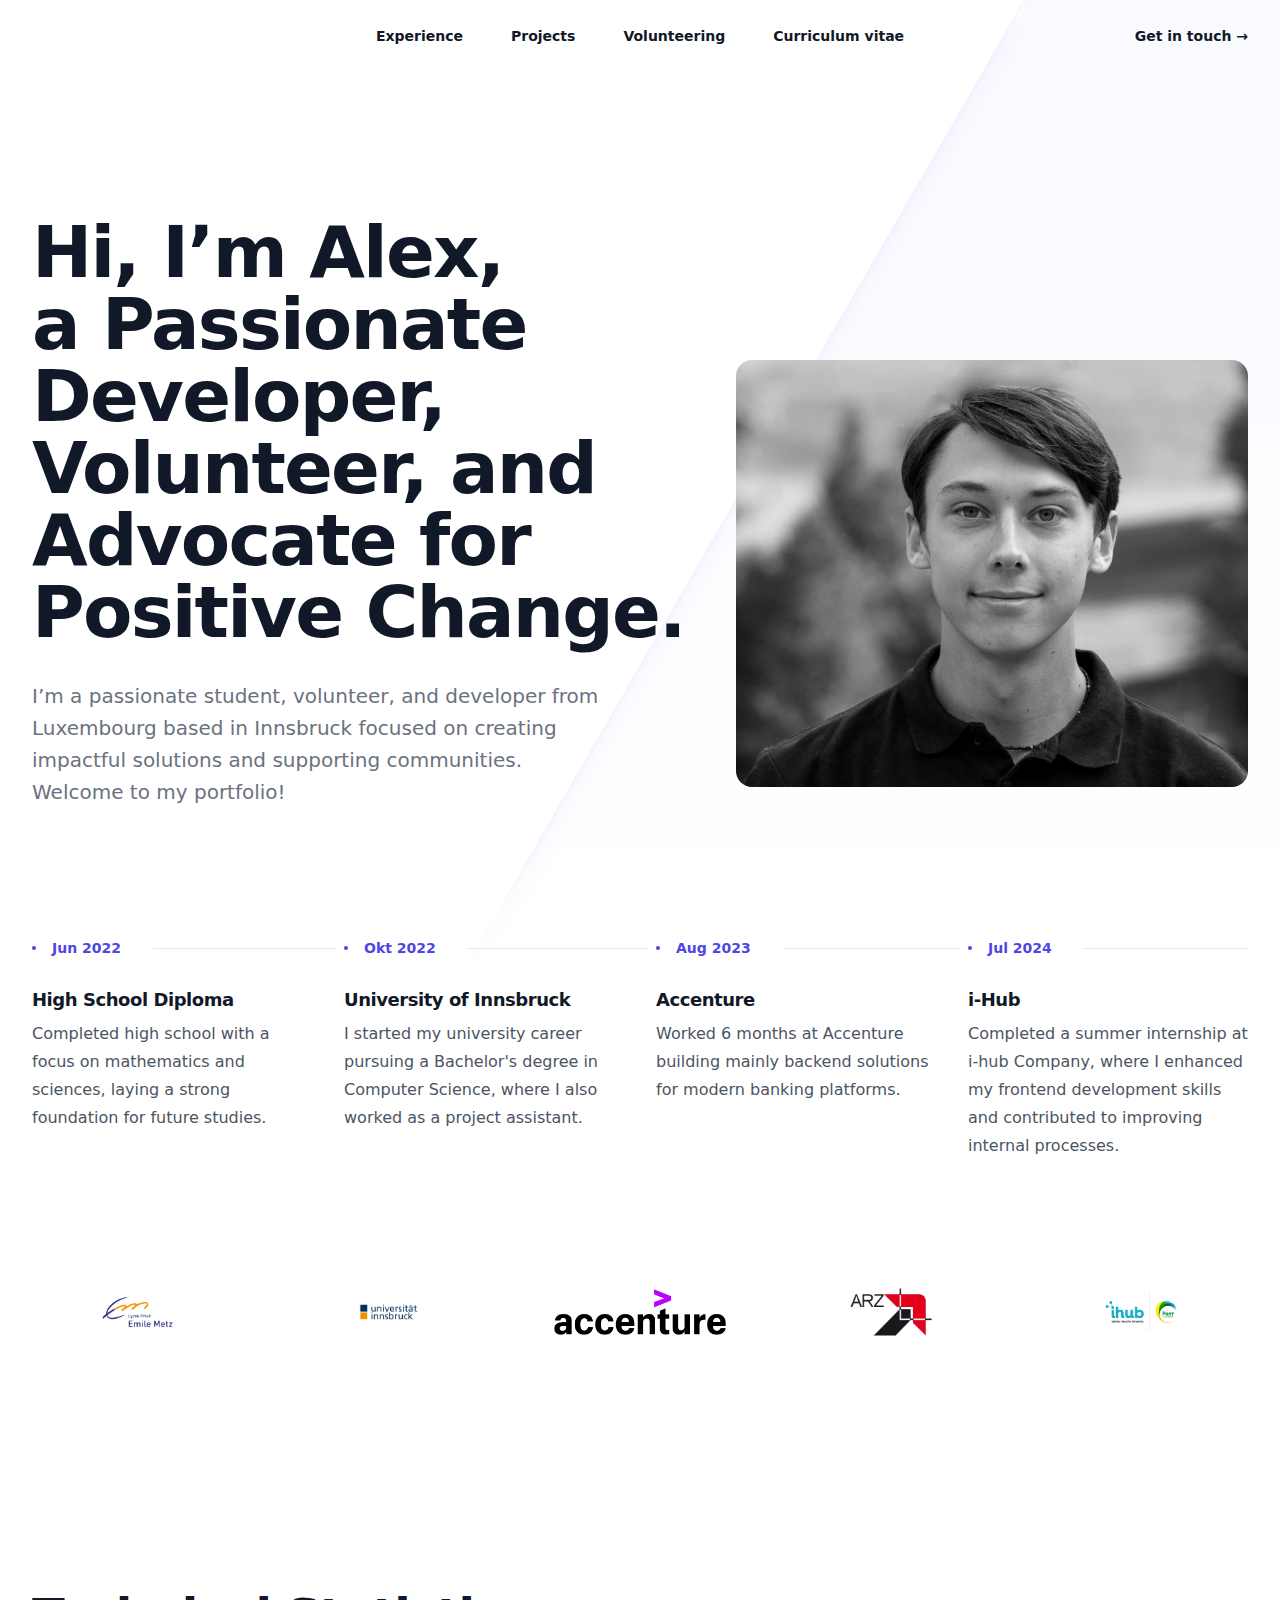
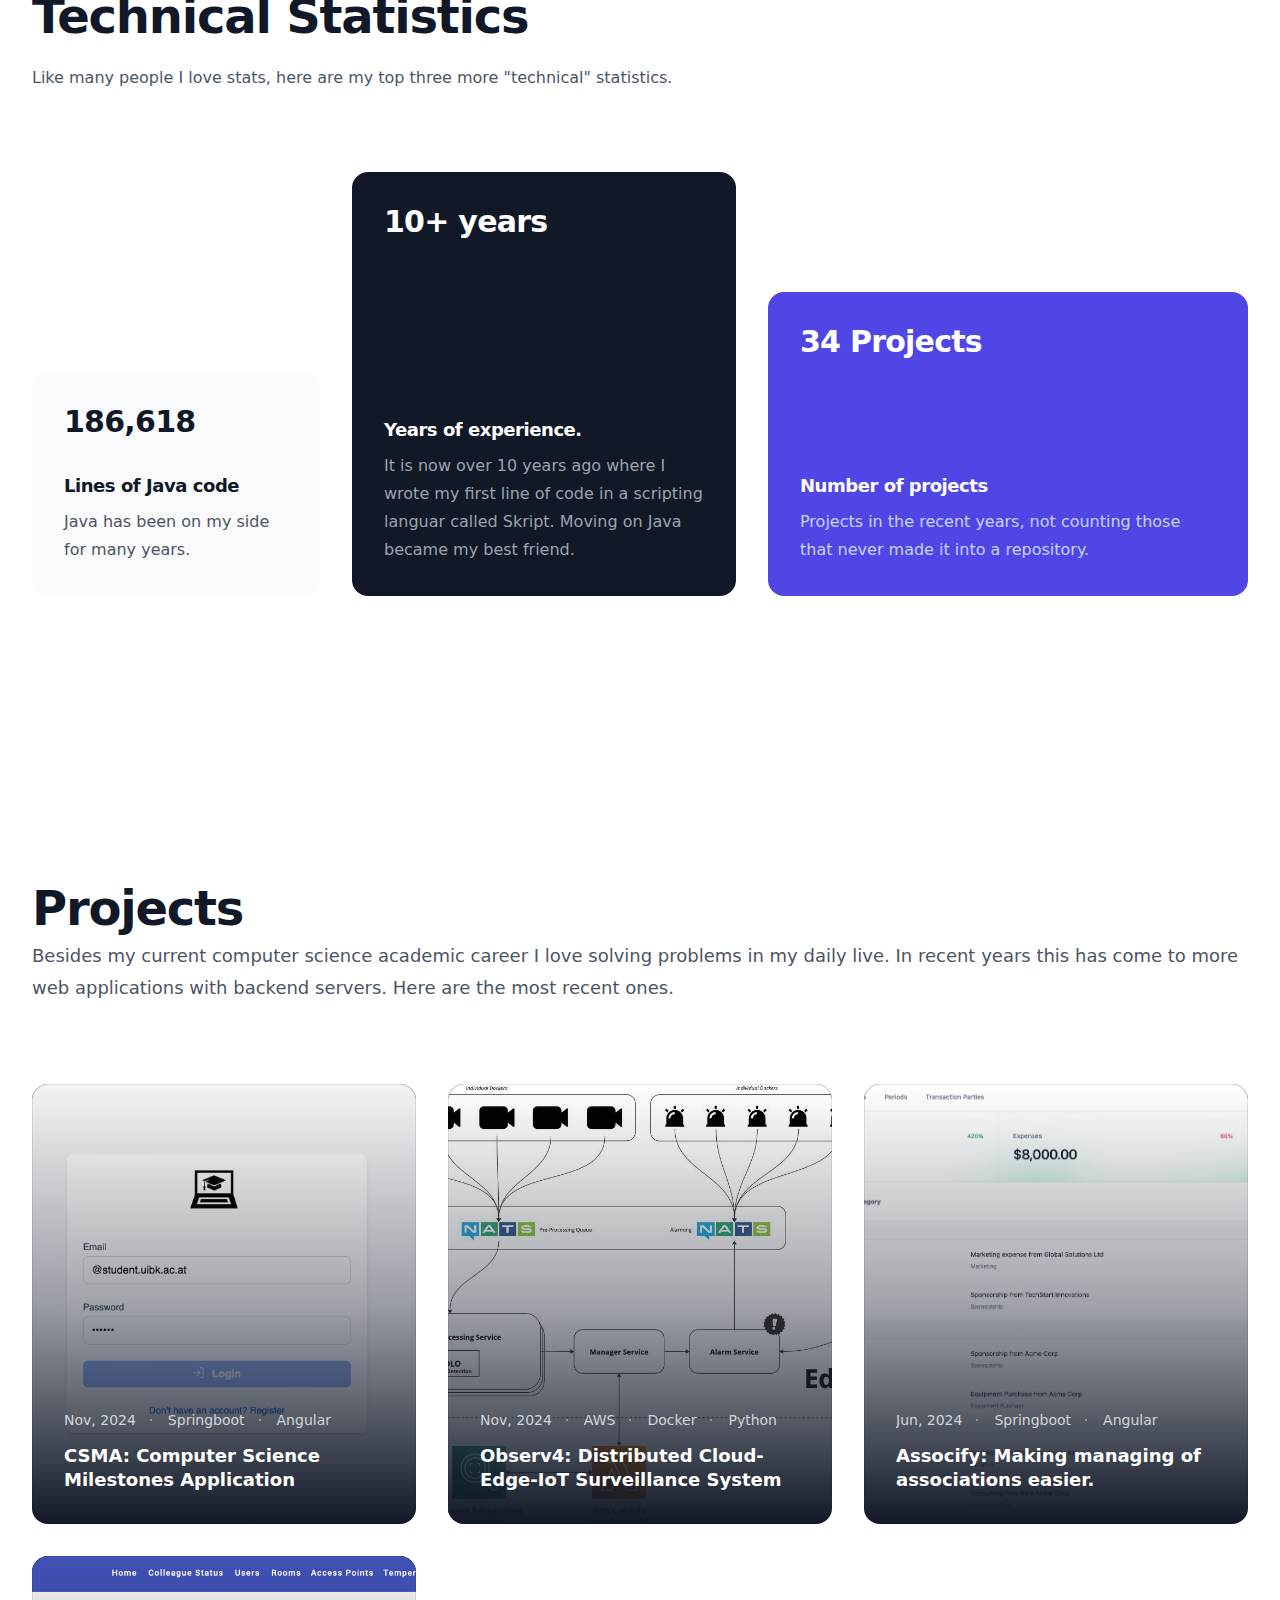
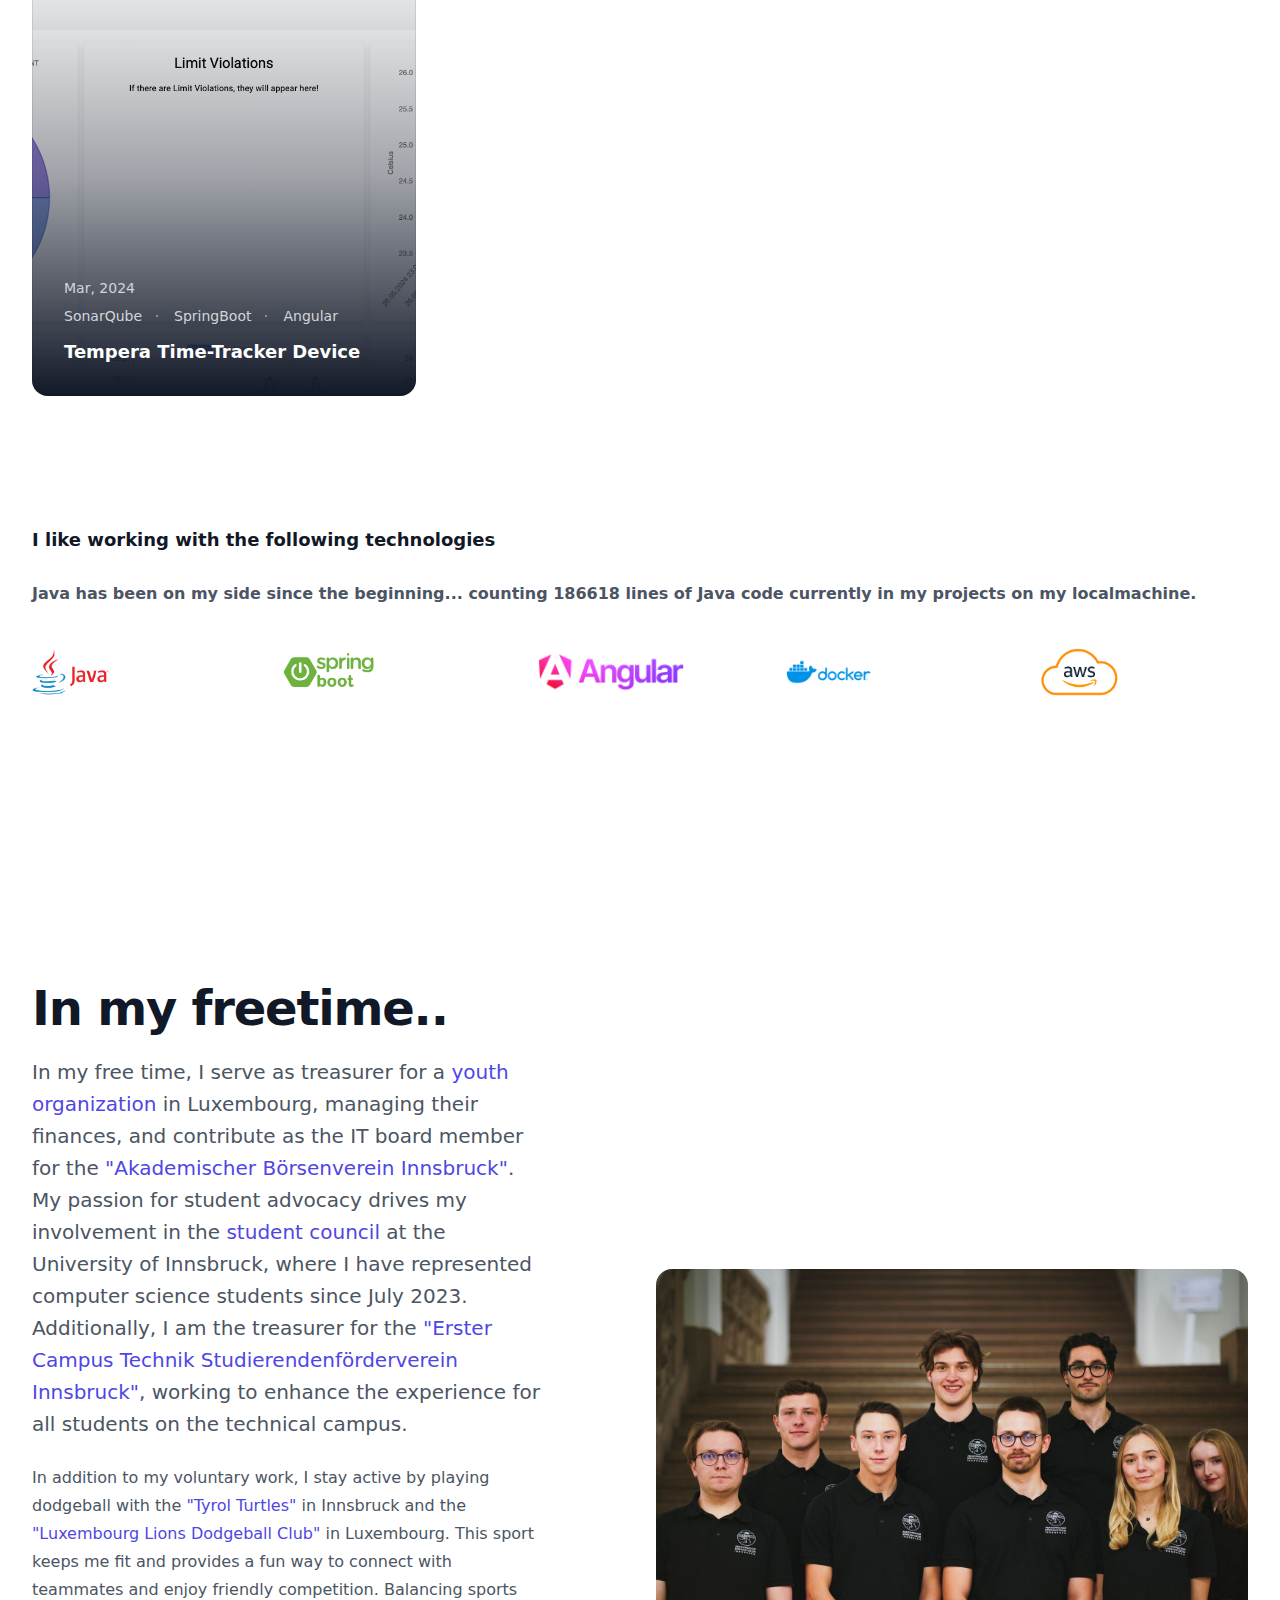
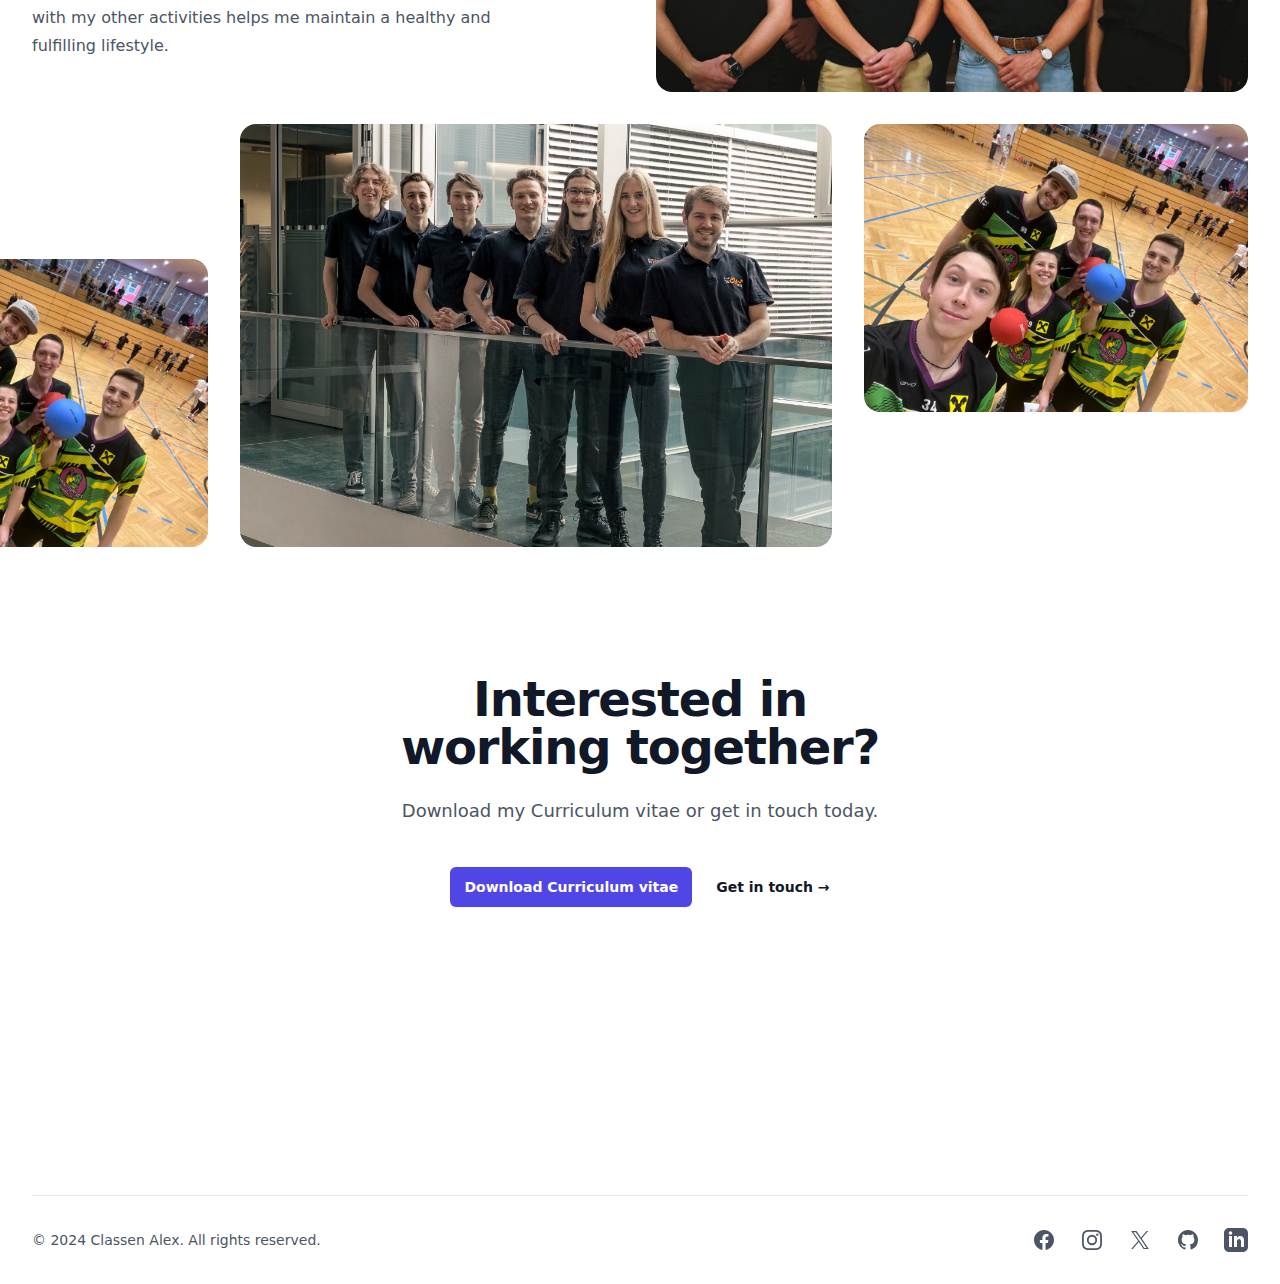
==== src/index.html @ 2305103e "Added Responsive Navbar" ====
<!doctype html>
<html>

<head>
    <meta charset="UTF-8">
    <meta name="viewport" content="width=device-width, initial-scale=1.0">
    <link href="./output.css" rel="stylesheet">
    <title>Alex Classen</title>
    <link rel="icon" href="./images/favicon.ico" type="image/x-icon">

    <script async src="https://www.googletagmanager.com/gtag/js?id=G-VV2EW4JW75"></script>
    <script>
        window.dataLayer = window.dataLayer || [];
        function gtag(){dataLayer.push(arguments);}
        gtag('js', new Date());

        gtag('config', 'G-VV2EW4JW75');
    </script>

    <script>
        document.addEventListener("DOMContentLoaded", function () {
            const menuButton = document.getElementById("mobile-menu-button");
            const closeButton = document.getElementById("mobile-menu-close");
            const mobileMenu = document.getElementById("mobile-menu");
            const overlay = document.getElementById("menu-overlay");
            const menuLinks = document.querySelectorAll("#mobile-menu a");

            function toggleMenu() {
                const isOpen = !mobileMenu.classList.contains("hidden");
                mobileMenu.classList.toggle("hidden", isOpen);
                overlay.classList.toggle("hidden", isOpen);
                menuButton.setAttribute("aria-expanded", !isOpen);
            }

            menuButton.addEventListener("click", toggleMenu);
            closeButton.addEventListener("click", toggleMenu);
            overlay.addEventListener("click", toggleMenu);

            // Close menu when a link is clicked
            menuLinks.forEach(link => {
                link.addEventListener("click", toggleMenu);
            });
        });
    </script>

</head>

<body>
    <div class="bg-white">
        <!-- Header -->
        <header class="absolute inset-x-0 top-0 z-50">
            <nav class="mx-auto flex max-w-7xl items-center justify-between p-6 lg:px-8" aria-label="Global">
                <div class="flex lg:flex-1"></div>

                <!-- Mobile Menu Button -->
                <div class="flex lg:hidden">
                    <button id="mobile-menu-button" type="button"
                        class="-m-2.5 inline-flex items-center justify-center rounded-md p-2.5 text-gray-700"
                        aria-expanded="false">
                        <span class="sr-only">Open main menu</span>
                        <svg class="size-6" fill="none" viewBox="0 0 24 24" stroke-width="1.5" stroke="currentColor"
                            aria-hidden="true">
                            <path stroke-linecap="round" stroke-linejoin="round"
                                d="M3.75 6.75h16.5M3.75 12h16.5m-16.5 5.25h16.5" />
                        </svg>
                    </button>
                </div>

                <!-- Desktop Menu -->
                <div class="hidden lg:flex lg:gap-x-12">
                    <a href="#experience" class="text-sm/6 font-semibold text-gray-900">Experience</a>
                    <a href="#projects" class="text-sm/6 font-semibold text-gray-900">Projects</a>
                    <a href="#volunteering" class="text-sm/6 font-semibold text-gray-900">Volunteering</a>
                    <a href="./documents/cv-alex-classen.pdf" target="_blank"
                        class="text-sm/6 font-semibold text-gray-900">Curriculum vitae</a>
                </div>
                <div class="hidden lg:flex lg:flex-1 lg:justify-end">
                    <a href="./contact.html" class="text-sm/6 font-semibold text-gray-900">Get in touch <span aria-hidden="true">&rarr;</span></a>
                </div>
            </nav>

            <!-- Mobile Menu Overlay -->
            <div id="menu-overlay" class="fixed inset-0 z-40 hidden bg-black bg-opacity-50"></div>

            <!-- Mobile Menu (Initially Hidden) -->
            <div id="mobile-menu" class="fixed inset-y-0 right-0 z-50 w-full max-w-sm hidden bg-white shadow-lg">
                <div class="px-6 py-6">
                    <div class="flex items-center justify-between">
                        <span class="text-lg font-semibold text-gray-900">Menu</span>
                        <button id="mobile-menu-close" type="button"
                            class="-m-2.5 rounded-md p-2.5 text-gray-700 focus:outline-none">
                            <span class="sr-only">Close menu</span>
                            <svg class="size-6" fill="none" viewBox="0 0 24 24" stroke-width="1.5"
                                stroke="currentColor" aria-hidden="true">
                                <path stroke-linecap="round" stroke-linejoin="round"
                                    d="M6 18 18 6M6 6l12 12" />
                            </svg>
                        </button>
                    </div>
                    <div class="mt-6">
                        <nav class="space-y-4">
                            <a href="#experience"
                                class="block rounded-lg px-3 py-2 text-base font-semibold text-gray-900 hover:bg-gray-100">Experience</a>
                            <a href="#projects"
                                class="block rounded-lg px-3 py-2 text-base font-semibold text-gray-900 hover:bg-gray-100">Projects</a>
                            <a href="#volunteering"
                                class="block rounded-lg px-3 py-2 text-base font-semibold text-gray-900 hover:bg-gray-100">Volunteering</a>
                            <a href="./documents/cv-alex-classen.pdf" target="_blank"
                                class="block rounded-lg px-3 py-2 text-base font-semibold text-gray-900 hover:bg-gray-100">Curriculum vitae</a>
                        </nav>
                        <div class="mt-6">
                            <a href="./contact.html"
                                class="block rounded-lg px-3 py-2.5 text-base font-semibold text-gray-900 hover:bg-gray-100">Get in touch <span aria-hidden="true">&rarr;</span></a>
                        </div>
                    </div>
                </div>
            </div>
        </header>

        <main class="isolate">
            <!-- Hero section -->
            <div id="home" class="relative isolate -z-10 overflow-hidden bg-gradient-to-b from-indigo-100/20 pt-14">
                <div class="absolute inset-y-0 right-1/2 -z-10 -mr-96 w-[200%] origin-top-right skew-x-[-30deg] bg-white shadow-xl shadow-indigo-600/10 ring-1 ring-indigo-50 sm:-mr-80 lg:-mr-96"
                    aria-hidden="true"></div>
                <div class="mx-auto max-w-7xl px-6 py-32 sm:py-40 lg:px-8">
                    <div
                        class="mx-auto max-w-2xl lg:mx-0 lg:grid lg:max-w-none lg:grid-cols-2 lg:gap-x-16 lg:gap-y-8 xl:grid-cols-1 xl:grid-rows-1 xl:gap-x-8">
                        <!-- <h1 class="max-w-2xl text-balance text-5xl font-semibold tracking-tight text-gray-900 sm:text-7xl lg:col-span-2 xl:col-auto">We’re changing the way people connect</h1> -->
                        <h1
                            class="max-w-2xl text-balance text-5xl font-semibold tracking-tight text-gray-900 sm:text-7xl lg:col-span-2 xl:col-auto">Hi, I’m Alex, a Passionate Developer, Volunteer, and Advocate for Positive Change.                        </h1>
                        <div class="mt-6 max-w-xl lg:mt-0 xl:col-end-1 xl:row-start-1">
                            <p class="text-pretty text-lg font-medium text-gray-500 sm:text-xl/8">I’m a passionate student, volunteer, and developer from Luxembourg based in Innsbruck focused on creating impactful solutions and supporting communities. Welcome to my portfolio!</p>
                        </div>
                        <img src="./images/headshot.jpeg" alt=""
                            class="mt-10 aspect-[6/5] w-full max-w-lg rounded-2xl object-cover sm:mt-16 lg:mt-0 lg:max-w-none xl:row-span-2 xl:row-end-2 xl:mt-36">
                    </div>
                </div>
                <div class="absolute inset-x-0 bottom-0 -z-10 h-24 bg-gradient-to-t from-white sm:h-32"></div>
            </div>

            <!-- Timeline section -->
            <div id="experience" class="mx-auto -mt-8 max-w-7xl px-6 lg:px-8">
                <div
                    class="mx-auto grid max-w-2xl grid-cols-1 gap-8 overflow-hidden lg:mx-0 lg:max-w-none lg:grid-cols-4">
                    <div>
                        <time datetime="2021-08" class="flex items-center text-sm/6 font-semibold text-indigo-600">
                            <svg viewBox="0 0 4 4" class="mr-4 size-1 flex-none" aria-hidden="true">
                                <circle cx="2" cy="2" r="2" fill="currentColor" />
                            </svg>
                            Jun 2022
                            <div class="absolute -ml-2 h-px w-screen -translate-x-full bg-gray-900/10 sm:-ml-4 lg:static lg:-mr-6 lg:ml-8 lg:w-auto lg:flex-auto lg:translate-x-0"
                                aria-hidden="true"></div>
                        </time>
                        <p class="mt-6 text-lg/8 font-semibold tracking-tight text-gray-900">High School Diploma</p>
                        <p class="mt-1 text-base/7 text-gray-600">Completed high school with a focus on mathematics and
                            sciences, laying a strong foundation for future studies.</p>
                    </div>
                    <div>
                        <time datetime="2021-12" class="flex items-center text-sm/6 font-semibold text-indigo-600">
                            <svg viewBox="0 0 4 4" class="mr-4 size-1 flex-none" aria-hidden="true">
                                <circle cx="2" cy="2" r="2" fill="currentColor" />
                            </svg>
                            Okt 2022
                            <div class="absolute -ml-2 h-px w-screen -translate-x-full bg-gray-900/10 sm:-ml-4 lg:static lg:-mr-6 lg:ml-8 lg:w-auto lg:flex-auto lg:translate-x-0"
                                aria-hidden="true"></div>
                        </time>
                        <p class="mt-6 text-lg/8 font-semibold tracking-tight text-gray-900">University of Innsbruck</p>
                        <p class="mt-1 text-base/7 text-gray-600">I started my university career pursuing a Bachelor's
                            degree in Computer Science, where I also worked as a project assistant.</p>
                    </div>
                    <div>
                        <time datetime="2022-02" class="flex items-center text-sm/6 font-semibold text-indigo-600">
                            <svg viewBox="0 0 4 4" class="mr-4 size-1 flex-none" aria-hidden="true">
                                <circle cx="2" cy="2" r="2" fill="currentColor" />
                            </svg>
                            Aug 2023
                            <div class="absolute -ml-2 h-px w-screen -translate-x-full bg-gray-900/10 sm:-ml-4 lg:static lg:-mr-6 lg:ml-8 lg:w-auto lg:flex-auto lg:translate-x-0"
                                aria-hidden="true"></div>
                        </time>
                        <p class="mt-6 text-lg/8 font-semibold tracking-tight text-gray-900">Accenture</p>
                        <p class="mt-1 text-base/7 text-gray-600">Worked 6 months at Accenture building mainly backend
                            solutions for modern banking platforms.</p>
                    </div>
                    <div>
                        <time datetime="2022-12" class="flex items-center text-sm/6 font-semibold text-indigo-600">
                            <svg viewBox="0 0 4 4" class="mr-4 size-1 flex-none" aria-hidden="true">
                                <circle cx="2" cy="2" r="2" fill="currentColor" />
                            </svg>
                            Jul 2024
                            <div class="absolute -ml-2 h-px w-screen -translate-x-full bg-gray-900/10 sm:-ml-4 lg:static lg:-mr-6 lg:ml-8 lg:w-auto lg:flex-auto lg:translate-x-0"
                                aria-hidden="true"></div>
                        </time>
                        <p class="mt-6 text-lg/8 font-semibold tracking-tight text-gray-900">i-Hub</p>
                        <p class="mt-1 text-base/7 text-gray-600">Completed a summer internship at i-hub Company, where I enhanced my frontend development skills and contributed to improving internal processes.</p>
                    </div>
                </div>
            </div>

            <div id="companies" class="bg-white py-24 sm:py-32">
                <div class="mx-auto max-w-7xl px-6 lg:px-8">
                    <div
                        class="mx-auto grid max-w-lg grid-cols-4 items-center gap-x-8 gap-y-12 sm:max-w-xl sm:grid-cols-6 sm:gap-x-10 sm:gap-y-14 lg:mx-0 lg:max-w-none lg:grid-cols-5">
                        <img class="col-span-2 max-h-10 w-full object-contain lg:col-span-1"
                            src="./images/logos/emilemetz.png" alt="Transistor" width="158" height="48">
                        <img class="col-span-2 max-h-10 w-full object-contain lg:col-span-1"
                            src="./images/logos/uibk.png" alt="Transistor" width="158" height="48">
                        <img class="col-span-2 max-h-12 w-full object-contain lg:col-span-1"
                            src="./images/logos/accenture.png" alt="Reform" width="158" height="48">
                        <img class="col-span-2 max-h-12 w-full object-contain lg:col-span-1"
                            src="./images/logos/arz.jpg" alt="Tuple" width="158" height="48">
                        <img class="col-span-2 max-h-10 w-full object-contain sm:col-start-2 lg:col-span-1"
                            src="./images/logos/ihub.jpg" alt="SavvyCal" width="158" height="48">
                    </div>
                </div>
            </div>

            <div id="stats" class="bg-white py-24 sm:py-32">
                <div class="mx-auto max-w-7xl px-6 lg:px-8">
                    <div class="mx-auto max-w-2xl lg:mx-0">
                        <h2 class="text-pretty text-4xl font-semibold tracking-tight text-gray-900 sm:text-5xl">Technical Statistics</h2>
                        <p class="mt-6 text-base/7 text-gray-600">Like many people I love stats, here are my top three more "technical" statistics.</p>
                    </div>
                    <div
                        class="mx-auto mt-16 flex max-w-2xl flex-col gap-8 lg:mx-0 lg:mt-20 lg:max-w-none lg:flex-row lg:items-end">
                        <div
                            class="flex flex-col-reverse justify-between gap-x-16 gap-y-8 rounded-2xl bg-gray-50 p-8 sm:w-3/4 sm:max-w-md sm:flex-row-reverse sm:items-end lg:w-72 lg:max-w-none lg:flex-none lg:flex-col lg:items-start">
                            <p class="flex-none text-3xl font-bold tracking-tight text-gray-900">186,618</p>
                            <div class="sm:w-80 sm:shrink lg:w-auto lg:flex-none">
                                <p class="text-lg font-semibold tracking-tight text-gray-900">Lines of Java code</p>
                                <p class="mt-2 text-base/7 text-gray-600">Java has been on my side for many years.</p>
                            </div>
                        </div>
                        <div
                            class="flex flex-col-reverse justify-between gap-x-16 gap-y-8 rounded-2xl bg-gray-900 p-8 sm:flex-row-reverse sm:items-end lg:w-full lg:max-w-sm lg:flex-auto lg:flex-col lg:items-start lg:gap-y-44">
                            <p class="flex-none text-3xl font-bold tracking-tight text-white">10+ years</p>
                            <div class="sm:w-80 sm:shrink lg:w-auto lg:flex-none">
                                <p class="text-lg font-semibold tracking-tight text-white">Years of experience.</p>
                                <p class="mt-2 text-base/7 text-gray-400">It is now over 10 years ago where I wrote my first line of code in a scripting languar called Skript. Moving on Java became my best friend.</p>
                            </div>
                        </div>
                        <div
                            class="flex flex-col-reverse justify-between gap-x-16 gap-y-8 rounded-2xl bg-indigo-600 p-8 sm:w-11/12 sm:max-w-xl sm:flex-row-reverse sm:items-end lg:w-full lg:max-w-none lg:flex-auto lg:flex-col lg:items-start lg:gap-y-28">
                            <p class="flex-none text-3xl font-bold tracking-tight text-white">34 Projects</p>
                            <div class="sm:w-80 sm:shrink lg:w-auto lg:flex-none">
                                <p class="text-lg font-semibold tracking-tight text-white">Number of projects</p>
                                <p class="mt-2 text-base/7 text-indigo-200">Projects in the recent years, not counting those that never made it into a repository.</p>
                            </div>
                        </div>
                    </div>
                </div>
            </div>

            <div id="projects" class="mx-auto mt-32 max-w-7xl px-6 sm:mt-40 lg:px-8">
                <div class="mx-auto max-w-2xl lg:mx-0 lg:max-w-none">
                    <h2 class="text-balance text-4xl font-semibold tracking-tight text-gray-900 sm:text-5xl">Projects
                    </h2>
                    <p class="mt-2 text-lg/8 text-gray-600">Besides my current computer science academic career I love
                        solving problems in my daily live. In recent years this has come to more web applications with
                        backend servers. Here are the most recent ones.</p>
                </div>
                <div
                    class="mx-auto mt-16 grid max-w-2xl auto-rows-fr grid-cols-1 gap-8 sm:mt-20 lg:mx-0 lg:max-w-none lg:grid-cols-3">
                    <article
                        class="relative isolate flex flex-col justify-end overflow-hidden rounded-2xl bg-gray-900 px-8 pb-8 pt-80 sm:pt-48 lg:pt-80">
                        <img src="./images/projects/csma.png" alt=""
                            class="absolute inset-0 -z-10 size-full object-cover">
                        <div class="absolute inset-0 -z-10 bg-gradient-to-t from-gray-900 via-gray-900/40"></div>
                        <div class="absolute inset-0 -z-10 rounded-2xl ring-1 ring-inset ring-gray-900/10"></div>

                        <div class="flex flex-wrap items-center gap-y-1 overflow-hidden text-sm/6 text-gray-300">
                            <time datetime="2024-11-01" class="mr-8">Nov, 2024</time>
                            <div class="-ml-4 flex items-center gap-x-4">
                                <svg viewBox="0 0 2 2" class="-ml-0.5 size-0.5 flex-none fill-white/50">
                                    <circle cx="1" cy="1" r="1" />
                                </svg>
                                <div class="flex gap-x-2.5">
                                    Springboot
                                </div>
                                <svg viewBox="0 0 2 2" class="-ml-0.5 size-0.5 flex-none fill-white/50">
                                    <circle cx="1" cy="1" r="1" />
                                </svg>
                                <div class="flex gap-x-2.5">
                                    Angular
                                </div>
                            </div>
                        </div>
                        <h3 class="mt-3 text-lg/6 font-semibold text-white">
                            <a href="#">
                                <span class="absolute inset-0"></span>
                                CSMA: Computer Science Milestones Application
                            </a>
                        </h3>
                    </article>
                    <article
                        class="relative isolate flex flex-col justify-end overflow-hidden rounded-2xl bg-gray-900 px-8 pb-8 pt-80 sm:pt-48 lg:pt-80">
                        <img src="./images/projects/observ4.jpeg" alt=""
                            class="absolute inset-0 -z-10 size-full object-cover">
                        <div class="absolute inset-0 -z-10 bg-gradient-to-t from-gray-900 via-gray-900/40"></div>
                        <div class="absolute inset-0 -z-10 rounded-2xl ring-1 ring-inset ring-gray-900/10"></div>

                        <div class="flex flex-wrap items-center gap-y-1 overflow-hidden text-sm/6 text-gray-300">
                            <time datetime="2024-11-01" class="mr-8">Nov, 2024</time>
                            <div class="-ml-4 flex items-center gap-x-4">
                                <svg viewBox="0 0 2 2" class="-ml-0.5 size-0.5 flex-none fill-white/50">
                                    <circle cx="1" cy="1" r="1" />
                                </svg>
                                <div class="flex gap-x-2.5">
                                    AWS
                                </div>
                                <svg viewBox="0 0 2 2" class="-ml-0.5 size-0.5 flex-none fill-white/50">
                                    <circle cx="1" cy="1" r="1" />
                                </svg>
                                <div class="flex gap-x-2.5">
                                    Docker
                                </div>
                                <svg viewBox="0 0 2 2" class="-ml-0.5 size-0.5 flex-none fill-white/50">
                                    <circle cx="1" cy="1" r="1" />
                                </svg>
                                <div class="flex gap-x-2.5">
                                    Python
                                </div>
                            </div>
                        </div>
                        <h3 class="mt-3 text-lg/6 font-semibold text-white">
                            <a href="#">
                                <span class="absolute inset-0"></span>
                                Observ4: Distributed Cloud-Edge-IoT Surveillance System
                            </a>
                        </h3>
                    </article>
                    <article
                        class="relative isolate flex flex-col justify-end overflow-hidden rounded-2xl bg-gray-900 px-8 pb-8 pt-80 sm:pt-48 lg:pt-80">
                        <img src="./images/projects/assocify.png" alt=""
                            class="absolute inset-0 -z-10 size-full object-cover">
                        <div class="absolute inset-0 -z-10 bg-gradient-to-t from-gray-900 via-gray-900/40"></div>
                        <div class="absolute inset-0 -z-10 rounded-2xl ring-1 ring-inset ring-gray-900/10"></div>

                        <div class="flex flex-wrap items-center gap-y-1 overflow-hidden text-sm/6 text-gray-300">
                            <time datetime="2024-06-01" class="mr-8">Jun, 2024</time>
                            <div class="-ml-4 flex items-center gap-x-4">
                                <svg viewBox="0 0 2 2" class="-ml-0.5 size-0.5 flex-none fill-white/50">
                                    <circle cx="1" cy="1" r="1" />
                                </svg>
                                <div class="flex gap-x-2.5">
                                    Springboot
                                </div>
                                <svg viewBox="0 0 2 2" class="-ml-0.5 size-0.5 flex-none fill-white/50">
                                    <circle cx="1" cy="1" r="1" />
                                </svg>
                                <div class="flex gap-x-2.5">
                                    Angular
                                </div>
                            </div>
                        </div>
                        <h3 class="mt-3 text-lg/6 font-semibold text-white">
                            <a href="#">
                                <span class="absolute inset-0"></span>
                                Assocify: Making managing of associations easier.
                            </a>
                        </h3>
                    </article>
                    <article
                        class="relative isolate flex flex-col justify-end overflow-hidden rounded-2xl bg-gray-900 px-8 pb-8 pt-80 sm:pt-48 lg:pt-80">
                        <img src="./images/projects/tempera.png" alt=""
                            class="absolute inset-0 -z-10 size-full object-cover">
                        <div class="absolute inset-0 -z-10 bg-gradient-to-t from-gray-900 via-gray-900/40"></div>
                        <div class="absolute inset-0 -z-10 rounded-2xl ring-1 ring-inset ring-gray-900/10"></div>

                        <div class="flex flex-wrap items-center gap-y-1 overflow-hidden text-sm/6 text-gray-300">
                            <time datetime="2024-03-01" class="mr-8">Mar, 2024</time>
                            <div class="-ml-4 flex items-center gap-x-4">
                                <svg viewBox="0 0 2 2" class="-ml-0.5 size-0.5 flex-none fill-white/50">
                                    <circle cx="1" cy="1" r="1" />
                                </svg>
                                <div class="flex gap-x-2.5">
                                    SonarQube
                                </div>
                                <svg viewBox="0 0 2 2" class="-ml-0.5 size-0.5 flex-none fill-white/50">
                                    <circle cx="1" cy="1" r="1" />
                                </svg>
                                <div class="flex gap-x-2.5">
                                    SpringBoot
                                </div>
                                <svg viewBox="0 0 2 2" class="-ml-0.5 size-0.5 flex-none fill-white/50">
                                    <circle cx="1" cy="1" r="1" />
                                </svg>
                                <div class="flex gap-x-2.5">
                                    Angular
                                </div>
                            </div>
                        </div>
                        <h3 class="mt-3 text-lg/6 font-semibold text-white">
                            <a href="#">
                                <span class="absolute inset-0"></span>
                                Tempera Time-Tracker Device
                            </a>
                        </h3>
                    </article>
                </div>
            </div>

            <div id="techstack" class="bg-white py-24 sm:py-32">
                <div class="mx-auto max-w-7xl px-6 lg:px-8">
                    <div class="mx-auto max-w-2xl lg:max-w-none">
                        <h2 class="text-lg/8 font-semibold text-gray-900">I like working with the following technologies
                            <p class="mt-6 text-base/7 text-gray-600">Java has been on my side since the beginning... counting 186618 lines of Java code currently in my projects on my localmachine.</p>
                        </h2>
                        <div
                            class="mx-auto mt-10 grid grid-cols-4 items-start gap-x-8 gap-y-10 sm:grid-cols-6 sm:gap-x-10 lg:mx-0 lg:grid-cols-5">
                            <img class="col-span-2 max-h-12 w-full object-contain object-left lg:col-span-1"
                                src="./images/techstack/java.png" alt="Transistor" width="158" height="48">
                            <img class="col-span-2 max-h-12 w-full object-contain object-left lg:col-span-1"
                                src="./images/techstack/spring-boot.png" alt="Reform" width="158" height="48">
                            <img class="col-span-2 max-h-12 w-full object-contain object-left lg:col-span-1"
                                src="./images/techstack/angular.png" alt="Reform" width="158" height="48">
                            <img class="col-span-2 max-h-12 w-full object-contain object-left lg:col-span-1"
                                src="./images/techstack/docker.png" alt="Reform" width="158" height="48">
                            <img class="col-span-2 max-h-12 w-full object-contain object-left lg:col-span-1"
                                src="./images/techstack/aws.png" alt="Reform" width="158" height="48">
                        </div>
                    </div>
                </div>
            </div>

            <div id="volunteering" class="mt-32 overflow-hidden sm:mt-40">
                <div class="mx-auto max-w-7xl px-6 lg:flex lg:px-8">
                    <div
                        class="mx-auto grid max-w-2xl grid-cols-1 gap-x-12 gap-y-16 lg:mx-0 lg:min-w-full lg:max-w-none lg:flex-none lg:gap-y-8">
                        <div class="lg:col-end-1 lg:w-full lg:max-w-lg lg:pb-8">
                            <h2 class="text-4xl font-semibold tracking-tight text-gray-900 sm:text-5xl">In my
                                freetime..</h2>
                                <p class="mt-6 text-xl/8 text-gray-600">
                                    In my free time, I serve as treasurer for a <a href="https://cdjcruchten.lu" class="text-indigo-600 hover:underline">youth organization</a> in Luxembourg, managing their finances, and contribute as the IT board member for the 
                                    <a href="https://boersenverein.at" class="text-indigo-600 hover:underline">"Akademischer Börsenverein Innsbruck"</a>. 
                                    My passion for student advocacy drives my involvement in the <a href="https://binaryibk.at" class="text-indigo-600 hover:underline">student council</a> at the University of Innsbruck, where I have represented computer science students since July 2023. Additionally, I am the treasurer for the 
                                    <a href="https://ects-innsbruck.at" class="text-indigo-600 hover:underline">"Erster Campus Technik Studierendenförderverein Innsbruck"</a>, working to enhance the experience for all students on the technical campus.
                                </p>
                                <p class="mt-6 text-base/7 text-gray-600">
                                    In addition to my voluntary work, I stay active by playing dodgeball with the 
                                    <a href="https://tyrol-turtles.at/" class="text-indigo-600 hover:underline">"Tyrol Turtles"</a> in Innsbruck and the 
                                    <a href="https://dodgeball.lu" class="text-indigo-600 hover:underline">"Luxembourg Lions Dodgeball Club"</a> in Luxembourg. This sport keeps me fit and provides a fun way to connect with teammates and enjoy friendly competition. Balancing sports with my other activities helps me maintain a healthy and fulfilling lifestyle.
                                </p>
                            </div>
                        <div class="flex flex-wrap items-start justify-end gap-6 sm:gap-8 lg:contents">
                            <div class="w-0 flex-auto lg:ml-auto lg:w-auto lg:flex-none lg:self-end">
                                <img src="./images/abvi.jpeg" alt=""
                                    class="aspect-[7/5] w-[37rem] max-w-none rounded-2xl bg-gray-50 object-cover">
                            </div>
                            <div
                                class="contents lg:col-span-2 lg:col-end-2 lg:ml-auto lg:flex lg:w-[37rem] lg:items-start lg:justify-end lg:gap-x-8">
                                <div class="order-first flex w-64 flex-none justify-end self-end lg:w-auto">
                                    <img src="./images/dodgeball.jpeg" alt=""
                                        class="aspect-[4/3] w-[24rem] max-w-none flex-none rounded-2xl bg-gray-50 object-cover">
                                </div>
                                <div class="flex w-96 flex-auto justify-end lg:w-auto lg:flex-none">
                                    <img src="./images/stv.jpeg" alt=""
                                        class="aspect-[7/5] w-[37rem] max-w-none flex-none rounded-2xl bg-gray-50 object-cover">
                                </div>
                                <div class="hidden sm:block sm:w-0 sm:flex-auto lg:w-auto lg:flex-none">
                                    <img src="./images/dodgeball.jpeg" alt=""
                                        class="aspect-[4/3] w-[24rem] max-w-none rounded-2xl bg-gray-50 object-cover">
                                </div>
                            </div>
                        </div>
                    </div>
                </div>
            </div>

            <div class="bg-white">
                <div class="px-6 py-24 sm:px-6 sm:py-32 lg:px-8">
                    <div class="mx-auto max-w-2xl text-center">
                        <h2 class="text-balance text-4xl font-semibold tracking-tight text-gray-900 sm:text-5xl">
                            Interested in working together? </h2>
                        <p class="mx-auto mt-6 max-w-xl text-pretty text-lg/8 text-gray-600">Download my Curriculum
                            vitae or get in
                            touch today.</p>
                        <div class="mt-10 flex items-center justify-center gap-x-6">
                            <a href="./documents/cv-alex-classen.pdf" target="_blank"
                                class="rounded-md bg-indigo-600 px-3.5 py-2.5 text-sm font-semibold text-white shadow-sm hover:bg-indigo-500 focus-visible:outline focus-visible:outline-2 focus-visible:outline-offset-2 focus-visible:outline-indigo-600">Download
                                Curriculum vitae</a>
                            <a href="contact.html" class="text-sm/6 font-semibold text-gray-900">Get in touch <span
                                    aria-hidden="true">→</span></a>
                        </div>
                    </div>
                </div>
            </div>


        </main>
    </div>
</body>

<footer class="mx-auto mt-32 max-w-7xl px-6 sm:mt-40 lg:px-8">
    <div
        class="mt-16 mb-8 border-t border-gray-900/10 pt-8 sm:mt-20 md:flex md:items-center md:justify-between lg:mt-24">
        <div class="flex gap-x-6 md:order-2">
            <a href="https://www.facebook.com/classen.alex/" class="text-gray-600 hover:text-gray-800">
                <span class="sr-only">Facebook</span>
                <svg class="size-6" fill="currentColor" viewBox="0 0 24 24" aria-hidden="true">
                    <path fill-rule="evenodd"
                        d="M22 12c0-5.523-4.477-10-10-10S2 6.477 2 12c0 4.991 3.657 9.128 8.438 9.878v-6.987h-2.54V12h2.54V9.797c0-2.506 1.492-3.89 3.777-3.89 1.094 0 2.238.195 2.238.195v2.46h-1.26c-1.243 0-1.63.771-1.63 1.562V12h2.773l-.443 2.89h-2.33v6.988C18.343 21.128 22 16.991 22 12z"
                        clip-rule="evenodd" />
                </svg>
            </a>
            <a href="https://www.instagram.com/alex_classen/" class="text-gray-600 hover:text-gray-800">
                <span class="sr-only">Instagram</span>
                <svg class="size-6" fill="currentColor" viewBox="0 0 24 24" aria-hidden="true">
                    <path fill-rule="evenodd"
                        d="M12.315 2c2.43 0 2.784.013 3.808.06 1.064.049 1.791.218 2.427.465a4.902 4.902 0 011.772 1.153 4.902 4.902 0 011.153 1.772c.247.636.416 1.363.465 2.427.048 1.067.06 1.407.06 4.123v.08c0 2.643-.012 2.987-.06 4.043-.049 1.064-.218 1.791-.465 2.427a4.902 4.902 0 01-1.153 1.772 4.902 4.902 0 01-1.772 1.153c-.636.247-1.363.416-2.427.465-1.067.048-1.407.06-4.123.06h-.08c-2.643 0-2.987-.012-4.043-.06-1.064-.049-1.791-.218-2.427-.465a4.902 4.902 0 01-1.772-1.153 4.902 4.902 0 01-1.153-1.772c-.247-.636-.416-1.363-.465-2.427-.047-1.024-.06-1.379-.06-3.808v-.63c0-2.43.013-2.784.06-3.808.049-1.064.218-1.791.465-2.427a4.902 4.902 0 011.153-1.772A4.902 4.902 0 015.45 2.525c.636-.247 1.363-.416 2.427-.465C8.901 2.013 9.256 2 11.685 2h.63zm-.081 1.802h-.468c-2.456 0-2.784.011-3.807.058-.975.045-1.504.207-1.857.344-.467.182-.8.398-1.15.748-.35.35-.566.683-.748 1.15-.137.353-.3.882-.344 1.857-.047 1.023-.058 1.351-.058 3.807v.468c0 2.456.011 2.784.058 3.807.045.975.207 1.504.344 1.857.182.466.399.8.748 1.15.35.35.683.566 1.15.748.353.137.882.3 1.857.344 1.054.048 1.37.058 4.041.058h.08c2.597 0 2.917-.01 3.96-.058.976-.045 1.505-.207 1.858-.344.466-.182.8-.398 1.15-.748.35-.35.566-.683.748-1.15.137-.353.3-.882.344-1.857.048-1.055.058-1.37.058-4.041v-.08c0-2.597-.01-2.917-.058-3.96-.045-.976-.207-1.505-.344-1.858a3.097 3.097 0 00-.748-1.15 3.098 3.098 0 00-1.15-.748c-.353-.137-.882-.3-1.857-.344-1.023-.047-1.351-.058-3.807-.058zM12 6.865a5.135 5.135 0 110 10.27 5.135 5.135 0 010-10.27zm0 1.802a3.333 3.333 0 100 6.666 3.333 3.333 0 000-6.666zm5.338-3.205a1.2 1.2 0 110 2.4 1.2 1.2 0 010-2.4z"
                        clip-rule="evenodd" />
                </svg>
            </a>
            <a href="https://x.com/classen_alex" class="text-gray-600 hover:text-gray-800">
                <span class="sr-only">X</span>
                <svg class="size-6" fill="currentColor" viewBox="0 0 24 24" aria-hidden="true">
                    <path
                        d="M13.6823 10.6218L20.2391 3H18.6854L12.9921 9.61788L8.44486 3H3.2002L10.0765 13.0074L3.2002 21H4.75404L10.7663 14.0113L15.5685 21H20.8131L13.6819 10.6218H13.6823ZM11.5541 13.0956L10.8574 12.0991L5.31391 4.16971H7.70053L12.1742 10.5689L12.8709 11.5655L18.6861 19.8835H16.2995L11.5541 13.096V13.0956Z" />
                </svg>
            </a>
            <a href="https://github.com/AlexClassen" class="text-gray-600 hover:text-gray-800">
                <span class="sr-only">GitHub</span>
                <svg class="size-6" fill="currentColor" viewBox="0 0 24 24" aria-hidden="true">
                    <path fill-rule="evenodd"
                        d="M12 2C6.477 2 2 6.484 2 12.017c0 4.425 2.865 8.18 6.839 9.504.5.092.682-.217.682-.483 0-.237-.008-.868-.013-1.703-2.782.605-3.369-1.343-3.369-1.343-.454-1.158-1.11-1.466-1.11-1.466-.908-.62.069-.608.069-.608 1.003.07 1.531 1.032 1.531 1.032.892 1.53 2.341 1.088 2.91.832.092-.647.35-1.088.636-1.338-2.22-.253-4.555-1.113-4.555-4.951 0-1.093.39-1.988 1.029-2.688-.103-.253-.446-1.272.098-2.65 0 0 .84-.27 2.75 1.026A9.564 9.564 0 0112 6.844c.85.004 1.705.115 2.504.337 1.909-1.296 2.747-1.027 2.747-1.027.546 1.379.202 2.398.1 2.651.64.7 1.028 1.595 1.028 2.688 0 3.848-2.339 4.695-4.566 4.943.359.309.678.92.678 1.855 0 1.338-.012 2.419-.012 2.747 0 .268.18.58.688.482A10.019 10.019 0 0022 12.017C22 6.484 17.522 2 12 2z"
                        clip-rule="evenodd" />
                </svg>
            </a>
            <a href="https://www.linkedin.com/in/classenalex/" class="text-gray-600 hover:text-gray-800">
                <span class="sr-only">LinkedIn</span>
                <svg class="size-6" fill="currentColor" viewBox="0 0 24 24" aria-hidden="true">
                    <path fill-rule="evenodd"
                        d="M19 0h-14c-2.761 0-5 2.239-5 5v14c0 2.761 2.239 5 5 5h14c2.762 0 5-2.239 5-5v-14c0-2.761-2.238-5-5-5zm-11 19h-3v-11h3v11zm-1.5-12.268c-.966 0-1.75-.79-1.75-1.764s.784-1.764 1.75-1.764 1.75.79 1.75 1.764-.783 1.764-1.75 1.764zm13.5 12.268h-3v-5.604c0-3.368-4-3.113-4 0v5.604h-3v-11h3v1.765c1.396-2.586 7-2.777 7 2.476v6.759z"
                        clip-rule="evenodd" />
                </svg>
            </a>
        </div>
        <p class="mt-8 text-sm/6 text-gray-600 md:order-1 md:mt-0">&copy; 2024 Classen Alex. All rights
            reserved.</p>
    </div>
</footer>

</html>
---- src/output.css ----
*, ::before, ::after {
  --tw-border-spacing-x: 0;
  --tw-border-spacing-y: 0;
  --tw-translate-x: 0;
  --tw-translate-y: 0;
  --tw-rotate: 0;
  --tw-skew-x: 0;
  --tw-skew-y: 0;
  --tw-scale-x: 1;
  --tw-scale-y: 1;
  --tw-pan-x:  ;
  --tw-pan-y:  ;
  --tw-pinch-zoom:  ;
  --tw-scroll-snap-strictness: proximity;
  --tw-gradient-from-position:  ;
  --tw-gradient-via-position:  ;
  --tw-gradient-to-position:  ;
  --tw-ordinal:  ;
  --tw-slashed-zero:  ;
  --tw-numeric-figure:  ;
  --tw-numeric-spacing:  ;
  --tw-numeric-fraction:  ;
  --tw-ring-inset:  ;
  --tw-ring-offset-width: 0px;
  --tw-ring-offset-color: #fff;
  --tw-ring-color: rgb(59 130 246 / 0.5);
  --tw-ring-offset-shadow: 0 0 #0000;
  --tw-ring-shadow: 0 0 #0000;
  --tw-shadow: 0 0 #0000;
  --tw-shadow-colored: 0 0 #0000;
  --tw-blur:  ;
  --tw-brightness:  ;
  --tw-contrast:  ;
  --tw-grayscale:  ;
  --tw-hue-rotate:  ;
  --tw-invert:  ;
  --tw-saturate:  ;
  --tw-sepia:  ;
  --tw-drop-shadow:  ;
  --tw-backdrop-blur:  ;
  --tw-backdrop-brightness:  ;
  --tw-backdrop-contrast:  ;
  --tw-backdrop-grayscale:  ;
  --tw-backdrop-hue-rotate:  ;
  --tw-backdrop-invert:  ;
  --tw-backdrop-opacity:  ;
  --tw-backdrop-saturate:  ;
  --tw-backdrop-sepia:  ;
  --tw-contain-size:  ;
  --tw-contain-layout:  ;
  --tw-contain-paint:  ;
  --tw-contain-style:  ;
}

::backdrop {
  --tw-border-spacing-x: 0;
  --tw-border-spacing-y: 0;
  --tw-translate-x: 0;
  --tw-translate-y: 0;
  --tw-rotate: 0;
  --tw-skew-x: 0;
  --tw-skew-y: 0;
  --tw-scale-x: 1;
  --tw-scale-y: 1;
  --tw-pan-x:  ;
  --tw-pan-y:  ;
  --tw-pinch-zoom:  ;
  --tw-scroll-snap-strictness: proximity;
  --tw-gradient-from-position:  ;
  --tw-gradient-via-position:  ;
  --tw-gradient-to-position:  ;
  --tw-ordinal:  ;
  --tw-slashed-zero:  ;
  --tw-numeric-figure:  ;
  --tw-numeric-spacing:  ;
  --tw-numeric-fraction:  ;
  --tw-ring-inset:  ;
  --tw-ring-offset-width: 0px;
  --tw-ring-offset-color: #fff;
  --tw-ring-color: rgb(59 130 246 / 0.5);
  --tw-ring-offset-shadow: 0 0 #0000;
  --tw-ring-shadow: 0 0 #0000;
  --tw-shadow: 0 0 #0000;
  --tw-shadow-colored: 0 0 #0000;
  --tw-blur:  ;
  --tw-brightness:  ;
  --tw-contrast:  ;
  --tw-grayscale:  ;
  --tw-hue-rotate:  ;
  --tw-invert:  ;
  --tw-saturate:  ;
  --tw-sepia:  ;
  --tw-drop-shadow:  ;
  --tw-backdrop-blur:  ;
  --tw-backdrop-brightness:  ;
  --tw-backdrop-contrast:  ;
  --tw-backdrop-grayscale:  ;
  --tw-backdrop-hue-rotate:  ;
  --tw-backdrop-invert:  ;
  --tw-backdrop-opacity:  ;
  --tw-backdrop-saturate:  ;
  --tw-backdrop-sepia:  ;
  --tw-contain-size:  ;
  --tw-contain-layout:  ;
  --tw-contain-paint:  ;
  --tw-contain-style:  ;
}

/*
! tailwindcss v3.4.16 | MIT License | https://tailwindcss.com
*/

/*
1. Prevent padding and border from affecting element width. (https://github.com/mozdevs/cssremedy/issues/4)
2. Allow adding a border to an element by just adding a border-width. (https://github.com/tailwindcss/tailwindcss/pull/116)
*/

*,
::before,
::after {
  box-sizing: border-box;
  /* 1 */
  border-width: 0;
  /* 2 */
  border-style: solid;
  /* 2 */
  border-color: #e5e7eb;
  /* 2 */
}

::before,
::after {
  --tw-content: '';
}

/*
1. Use a consistent sensible line-height in all browsers.
2. Prevent adjustments of font size after orientation changes in iOS.
3. Use a more readable tab size.
4. Use the user's configured `sans` font-family by default.
5. Use the user's configured `sans` font-feature-settings by default.
6. Use the user's configured `sans` font-variation-settings by default.
7. Disable tap highlights on iOS
*/

html,
:host {
  line-height: 1.5;
  /* 1 */
  -webkit-text-size-adjust: 100%;
  /* 2 */
  -moz-tab-size: 4;
  /* 3 */
  -o-tab-size: 4;
     tab-size: 4;
  /* 3 */
  font-family: ui-sans-serif, system-ui, sans-serif, "Apple Color Emoji", "Segoe UI Emoji", "Segoe UI Symbol", "Noto Color Emoji";
  /* 4 */
  font-feature-settings: normal;
  /* 5 */
  font-variation-settings: normal;
  /* 6 */
  -webkit-tap-highlight-color: transparent;
  /* 7 */
}

/*
1. Remove the margin in all browsers.
2. Inherit line-height from `html` so users can set them as a class directly on the `html` element.
*/

body {
  margin: 0;
  /* 1 */
  line-height: inherit;
  /* 2 */
}

/*
1. Add the correct height in Firefox.
2. Correct the inheritance of border color in Firefox. (https://bugzilla.mozilla.org/show_bug.cgi?id=190655)
3. Ensure horizontal rules are visible by default.
*/

hr {
  height: 0;
  /* 1 */
  color: inherit;
  /* 2 */
  border-top-width: 1px;
  /* 3 */
}

/*
Add the correct text decoration in Chrome, Edge, and Safari.
*/

abbr:where([title]) {
  -webkit-text-decoration: underline dotted;
          text-decoration: underline dotted;
}

/*
Remove the default font size and weight for headings.
*/

h1,
h2,
h3,
h4,
h5,
h6 {
  font-size: inherit;
  font-weight: inherit;
}

/*
Reset links to optimize for opt-in styling instead of opt-out.
*/

a {
  color: inherit;
  text-decoration: inherit;
}

/*
Add the correct font weight in Edge and Safari.
*/

b,
strong {
  font-weight: bolder;
}

/*
1. Use the user's configured `mono` font-family by default.
2. Use the user's configured `mono` font-feature-settings by default.
3. Use the user's configured `mono` font-variation-settings by default.
4. Correct the odd `em` font sizing in all browsers.
*/

code,
kbd,
samp,
pre {
  font-family: ui-monospace, SFMono-Regular, Menlo, Monaco, Consolas, "Liberation Mono", "Courier New", monospace;
  /* 1 */
  font-feature-settings: normal;
  /* 2 */
  font-variation-settings: normal;
  /* 3 */
  font-size: 1em;
  /* 4 */
}

/*
Add the correct font size in all browsers.
*/

small {
  font-size: 80%;
}

/*
Prevent `sub` and `sup` elements from affecting the line height in all browsers.
*/

sub,
sup {
  font-size: 75%;
  line-height: 0;
  position: relative;
  vertical-align: baseline;
}

sub {
  bottom: -0.25em;
}

sup {
  top: -0.5em;
}

/*
1. Remove text indentation from table contents in Chrome and Safari. (https://bugs.chromium.org/p/chromium/issues/detail?id=999088, https://bugs.webkit.org/show_bug.cgi?id=201297)
2. Correct table border color inheritance in all Chrome and Safari. (https://bugs.chromium.org/p/chromium/issues/detail?id=935729, https://bugs.webkit.org/show_bug.cgi?id=195016)
3. Remove gaps between table borders by default.
*/

table {
  text-indent: 0;
  /* 1 */
  border-color: inherit;
  /* 2 */
  border-collapse: collapse;
  /* 3 */
}

/*
1. Change the font styles in all browsers.
2. Remove the margin in Firefox and Safari.
3. Remove default padding in all browsers.
*/

button,
input,
optgroup,
select,
textarea {
  font-family: inherit;
  /* 1 */
  font-feature-settings: inherit;
  /* 1 */
  font-variation-settings: inherit;
  /* 1 */
  font-size: 100%;
  /* 1 */
  font-weight: inherit;
  /* 1 */
  line-height: inherit;
  /* 1 */
  letter-spacing: inherit;
  /* 1 */
  color: inherit;
  /* 1 */
  margin: 0;
  /* 2 */
  padding: 0;
  /* 3 */
}

/*
Remove the inheritance of text transform in Edge and Firefox.
*/

button,
select {
  text-transform: none;
}

/*
1. Correct the inability to style clickable types in iOS and Safari.
2. Remove default button styles.
*/

button,
input:where([type='button']),
input:where([type='reset']),
input:where([type='submit']) {
  -webkit-appearance: button;
  /* 1 */
  background-color: transparent;
  /* 2 */
  background-image: none;
  /* 2 */
}

/*
Use the modern Firefox focus style for all focusable elements.
*/

:-moz-focusring {
  outline: auto;
}

/*
Remove the additional `:invalid` styles in Firefox. (https://github.com/mozilla/gecko-dev/blob/2f9eacd9d3d995c937b4251a5557d95d494c9be1/layout/style/res/forms.css#L728-L737)
*/

:-moz-ui-invalid {
  box-shadow: none;
}

/*
Add the correct vertical alignment in Chrome and Firefox.
*/

progress {
  vertical-align: baseline;
}

/*
Correct the cursor style of increment and decrement buttons in Safari.
*/

::-webkit-inner-spin-button,
::-webkit-outer-spin-button {
  height: auto;
}

/*
1. Correct the odd appearance in Chrome and Safari.
2. Correct the outline style in Safari.
*/

[type='search'] {
  -webkit-appearance: textfield;
  /* 1 */
  outline-offset: -2px;
  /* 2 */
}

/*
Remove the inner padding in Chrome and Safari on macOS.
*/

::-webkit-search-decoration {
  -webkit-appearance: none;
}

/*
1. Correct the inability to style clickable types in iOS and Safari.
2. Change font properties to `inherit` in Safari.
*/

::-webkit-file-upload-button {
  -webkit-appearance: button;
  /* 1 */
  font: inherit;
  /* 2 */
}

/*
Add the correct display in Chrome and Safari.
*/

summary {
  display: list-item;
}

/*
Removes the default spacing and border for appropriate elements.
*/

blockquote,
dl,
dd,
h1,
h2,
h3,
h4,
h5,
h6,
hr,
figure,
p,
pre {
  margin: 0;
}

fieldset {
  margin: 0;
  padding: 0;
}

legend {
  padding: 0;
}

ol,
ul,
menu {
  list-style: none;
  margin: 0;
  padding: 0;
}

/*
Reset default styling for dialogs.
*/

dialog {
  padding: 0;
}

/*
Prevent resizing textareas horizontally by default.
*/

textarea {
  resize: vertical;
}

/*
1. Reset the default placeholder opacity in Firefox. (https://github.com/tailwindlabs/tailwindcss/issues/3300)
2. Set the default placeholder color to the user's configured gray 400 color.
*/

input::-moz-placeholder, textarea::-moz-placeholder {
  opacity: 1;
  /* 1 */
  color: #9ca3af;
  /* 2 */
}

input::placeholder,
textarea::placeholder {
  opacity: 1;
  /* 1 */
  color: #9ca3af;
  /* 2 */
}

/*
Set the default cursor for buttons.
*/

button,
[role="button"] {
  cursor: pointer;
}

/*
Make sure disabled buttons don't get the pointer cursor.
*/

:disabled {
  cursor: default;
}

/*
1. Make replaced elements `display: block` by default. (https://github.com/mozdevs/cssremedy/issues/14)
2. Add `vertical-align: middle` to align replaced elements more sensibly by default. (https://github.com/jensimmons/cssremedy/issues/14#issuecomment-634934210)
   This can trigger a poorly considered lint error in some tools but is included by design.
*/

img,
svg,
video,
canvas,
audio,
iframe,
embed,
object {
  display: block;
  /* 1 */
  vertical-align: middle;
  /* 2 */
}

/*
Constrain images and videos to the parent width and preserve their intrinsic aspect ratio. (https://github.com/mozdevs/cssremedy/issues/14)
*/

img,
video {
  max-width: 100%;
  height: auto;
}

/* Make elements with the HTML hidden attribute stay hidden by default */

[hidden]:where(:not([hidden="until-found"])) {
  display: none;
}

.sr-only {
  position: absolute;
  width: 1px;
  height: 1px;
  padding: 0;
  margin: -1px;
  overflow: hidden;
  clip: rect(0, 0, 0, 0);
  white-space: nowrap;
  border-width: 0;
}

.fixed {
  position: fixed;
}

.absolute {
  position: absolute;
}

.relative {
  position: relative;
}

.inset-0 {
  inset: 0px;
}

.inset-x-0 {
  left: 0px;
  right: 0px;
}

.inset-y-0 {
  top: 0px;
  bottom: 0px;
}

.bottom-0 {
  bottom: 0px;
}

.left-0 {
  left: 0px;
}

.right-0 {
  right: 0px;
}

.right-1\/2 {
  right: 50%;
}

.top-0 {
  top: 0px;
}

.isolate {
  isolation: isolate;
}

.-z-10 {
  z-index: -10;
}

.z-40 {
  z-index: 40;
}

.z-50 {
  z-index: 50;
}

.order-first {
  order: -9999;
}

.col-span-2 {
  grid-column: span 2 / span 2;
}

.-m-2\.5 {
  margin: -0.625rem;
}

.mx-auto {
  margin-left: auto;
  margin-right: auto;
}

.-ml-0\.5 {
  margin-left: -0.125rem;
}

.-ml-2 {
  margin-left: -0.5rem;
}

.-ml-4 {
  margin-left: -1rem;
}

.-mr-96 {
  margin-right: -24rem;
}

.-mt-8 {
  margin-top: -2rem;
}

.mb-8 {
  margin-bottom: 2rem;
}

.mr-4 {
  margin-right: 1rem;
}

.mr-8 {
  margin-right: 2rem;
}

.mt-1 {
  margin-top: 0.25rem;
}

.mt-10 {
  margin-top: 2.5rem;
}

.mt-16 {
  margin-top: 4rem;
}

.mt-2 {
  margin-top: 0.5rem;
}

.mt-2\.5 {
  margin-top: 0.625rem;
}

.mt-3 {
  margin-top: 0.75rem;
}

.mt-32 {
  margin-top: 8rem;
}

.mt-6 {
  margin-top: 1.5rem;
}

.mt-8 {
  margin-top: 2rem;
}

.block {
  display: block;
}

.flex {
  display: flex;
}

.inline-flex {
  display: inline-flex;
}

.grid {
  display: grid;
}

.contents {
  display: contents;
}

.hidden {
  display: none;
}

.aspect-\[4\/3\] {
  aspect-ratio: 4/3;
}

.aspect-\[6\/5\] {
  aspect-ratio: 6/5;
}

.aspect-\[7\/5\] {
  aspect-ratio: 7/5;
}

.size-0\.5 {
  width: 0.125rem;
  height: 0.125rem;
}

.size-1 {
  width: 0.25rem;
  height: 0.25rem;
}

.size-6 {
  width: 1.5rem;
  height: 1.5rem;
}

.size-full {
  width: 100%;
  height: 100%;
}

.h-24 {
  height: 6rem;
}

.h-px {
  height: 1px;
}

.max-h-10 {
  max-height: 2.5rem;
}

.max-h-12 {
  max-height: 3rem;
}

.w-0 {
  width: 0px;
}

.w-64 {
  width: 16rem;
}

.w-96 {
  width: 24rem;
}

.w-\[200\%\] {
  width: 200%;
}

.w-\[24rem\] {
  width: 24rem;
}

.w-\[37rem\] {
  width: 37rem;
}

.w-full {
  width: 100%;
}

.w-screen {
  width: 100vw;
}

.max-w-2xl {
  max-width: 42rem;
}

.max-w-7xl {
  max-width: 80rem;
}

.max-w-lg {
  max-width: 32rem;
}

.max-w-none {
  max-width: none;
}

.max-w-sm {
  max-width: 24rem;
}

.max-w-xl {
  max-width: 36rem;
}

.flex-auto {
  flex: 1 1 auto;
}

.flex-none {
  flex: none;
}

.origin-top-right {
  transform-origin: top right;
}

.-translate-x-full {
  --tw-translate-x: -100%;
  transform: translate(var(--tw-translate-x), var(--tw-translate-y)) rotate(var(--tw-rotate)) skewX(var(--tw-skew-x)) skewY(var(--tw-skew-y)) scaleX(var(--tw-scale-x)) scaleY(var(--tw-scale-y));
}

.skew-x-\[-30deg\] {
  --tw-skew-x: -30deg;
  transform: translate(var(--tw-translate-x), var(--tw-translate-y)) rotate(var(--tw-rotate)) skewX(var(--tw-skew-x)) skewY(var(--tw-skew-y)) scaleX(var(--tw-scale-x)) scaleY(var(--tw-scale-y));
}

.auto-rows-fr {
  grid-auto-rows: minmax(0, 1fr);
}

.grid-cols-1 {
  grid-template-columns: repeat(1, minmax(0, 1fr));
}

.grid-cols-4 {
  grid-template-columns: repeat(4, minmax(0, 1fr));
}

.flex-col {
  flex-direction: column;
}

.flex-col-reverse {
  flex-direction: column-reverse;
}

.flex-wrap {
  flex-wrap: wrap;
}

.items-start {
  align-items: flex-start;
}

.items-center {
  align-items: center;
}

.justify-end {
  justify-content: flex-end;
}

.justify-center {
  justify-content: center;
}

.justify-between {
  justify-content: space-between;
}

.gap-6 {
  gap: 1.5rem;
}

.gap-8 {
  gap: 2rem;
}

.gap-x-12 {
  -moz-column-gap: 3rem;
       column-gap: 3rem;
}

.gap-x-16 {
  -moz-column-gap: 4rem;
       column-gap: 4rem;
}

.gap-x-2\.5 {
  -moz-column-gap: 0.625rem;
       column-gap: 0.625rem;
}

.gap-x-4 {
  -moz-column-gap: 1rem;
       column-gap: 1rem;
}

.gap-x-6 {
  -moz-column-gap: 1.5rem;
       column-gap: 1.5rem;
}

.gap-x-8 {
  -moz-column-gap: 2rem;
       column-gap: 2rem;
}

.gap-y-1 {
  row-gap: 0.25rem;
}

.gap-y-10 {
  row-gap: 2.5rem;
}

.gap-y-12 {
  row-gap: 3rem;
}

.gap-y-16 {
  row-gap: 4rem;
}

.gap-y-6 {
  row-gap: 1.5rem;
}

.gap-y-8 {
  row-gap: 2rem;
}

.space-y-4 > :not([hidden]) ~ :not([hidden]) {
  --tw-space-y-reverse: 0;
  margin-top: calc(1rem * calc(1 - var(--tw-space-y-reverse)));
  margin-bottom: calc(1rem * var(--tw-space-y-reverse));
}

.self-end {
  align-self: flex-end;
}

.overflow-hidden {
  overflow: hidden;
}

.overflow-visible {
  overflow: visible;
}

.text-balance {
  text-wrap: balance;
}

.text-pretty {
  text-wrap: pretty;
}

.rounded-2xl {
  border-radius: 1rem;
}

.rounded-lg {
  border-radius: 0.5rem;
}

.rounded-md {
  border-radius: 0.375rem;
}

.border-t {
  border-top-width: 1px;
}

.border-gray-900\/10 {
  border-color: rgb(17 24 39 / 0.1);
}

.bg-black {
  --tw-bg-opacity: 1;
  background-color: rgb(0 0 0 / var(--tw-bg-opacity, 1));
}

.bg-gray-100 {
  --tw-bg-opacity: 1;
  background-color: rgb(243 244 246 / var(--tw-bg-opacity, 1));
}

.bg-gray-50 {
  --tw-bg-opacity: 1;
  background-color: rgb(249 250 251 / var(--tw-bg-opacity, 1));
}

.bg-gray-900 {
  --tw-bg-opacity: 1;
  background-color: rgb(17 24 39 / var(--tw-bg-opacity, 1));
}

.bg-gray-900\/10 {
  background-color: rgb(17 24 39 / 0.1);
}

.bg-indigo-600 {
  --tw-bg-opacity: 1;
  background-color: rgb(79 70 229 / var(--tw-bg-opacity, 1));
}

.bg-white {
  --tw-bg-opacity: 1;
  background-color: rgb(255 255 255 / var(--tw-bg-opacity, 1));
}

.bg-opacity-50 {
  --tw-bg-opacity: 0.5;
}

.bg-gradient-to-b {
  background-image: linear-gradient(to bottom, var(--tw-gradient-stops));
}

.bg-gradient-to-t {
  background-image: linear-gradient(to top, var(--tw-gradient-stops));
}

.from-gray-900 {
  --tw-gradient-from: #111827 var(--tw-gradient-from-position);
  --tw-gradient-to: rgb(17 24 39 / 0) var(--tw-gradient-to-position);
  --tw-gradient-stops: var(--tw-gradient-from), var(--tw-gradient-to);
}

.from-indigo-100\/20 {
  --tw-gradient-from: rgb(224 231 255 / 0.2) var(--tw-gradient-from-position);
  --tw-gradient-to: rgb(224 231 255 / 0) var(--tw-gradient-to-position);
  --tw-gradient-stops: var(--tw-gradient-from), var(--tw-gradient-to);
}

.from-white {
  --tw-gradient-from: #fff var(--tw-gradient-from-position);
  --tw-gradient-to: rgb(255 255 255 / 0) var(--tw-gradient-to-position);
  --tw-gradient-stops: var(--tw-gradient-from), var(--tw-gradient-to);
}

.via-gray-900\/40 {
  --tw-gradient-to: rgb(17 24 39 / 0)  var(--tw-gradient-to-position);
  --tw-gradient-stops: var(--tw-gradient-from), rgb(17 24 39 / 0.4) var(--tw-gradient-via-position), var(--tw-gradient-to);
}

.fill-gray-50 {
  fill: #f9fafb;
}

.fill-white\/50 {
  fill: rgb(255 255 255 / 0.5);
}

.stroke-gray-200 {
  stroke: #e5e7eb;
}

.object-contain {
  -o-object-fit: contain;
     object-fit: contain;
}

.object-cover {
  -o-object-fit: cover;
     object-fit: cover;
}

.object-left {
  -o-object-position: left;
     object-position: left;
}

.p-2\.5 {
  padding: 0.625rem;
}

.p-6 {
  padding: 1.5rem;
}

.p-8 {
  padding: 2rem;
}

.px-3 {
  padding-left: 0.75rem;
  padding-right: 0.75rem;
}

.px-3\.5 {
  padding-left: 0.875rem;
  padding-right: 0.875rem;
}

.px-6 {
  padding-left: 1.5rem;
  padding-right: 1.5rem;
}

.px-8 {
  padding-left: 2rem;
  padding-right: 2rem;
}

.py-2 {
  padding-top: 0.5rem;
  padding-bottom: 0.5rem;
}

.py-2\.5 {
  padding-top: 0.625rem;
  padding-bottom: 0.625rem;
}

.py-24 {
  padding-top: 6rem;
  padding-bottom: 6rem;
}

.py-32 {
  padding-top: 8rem;
  padding-bottom: 8rem;
}

.py-6 {
  padding-top: 1.5rem;
  padding-bottom: 1.5rem;
}

.pb-20 {
  padding-bottom: 5rem;
}

.pb-24 {
  padding-bottom: 6rem;
}

.pb-8 {
  padding-bottom: 2rem;
}

.pt-14 {
  padding-top: 3.5rem;
}

.pt-20 {
  padding-top: 5rem;
}

.pt-24 {
  padding-top: 6rem;
}

.pt-8 {
  padding-top: 2rem;
}

.pt-80 {
  padding-top: 20rem;
}

.text-center {
  text-align: center;
}

.text-3xl {
  font-size: 1.875rem;
  line-height: 2.25rem;
}

.text-4xl {
  font-size: 2.25rem;
  line-height: 2.5rem;
}

.text-5xl {
  font-size: 3rem;
  line-height: 1;
}

.text-base {
  font-size: 1rem;
  line-height: 1.5rem;
}

.text-base\/7 {
  font-size: 1rem;
  line-height: 1.75rem;
}

.text-lg {
  font-size: 1.125rem;
  line-height: 1.75rem;
}

.text-lg\/6 {
  font-size: 1.125rem;
  line-height: 1.5rem;
}

.text-lg\/8 {
  font-size: 1.125rem;
  line-height: 2rem;
}

.text-sm {
  font-size: 0.875rem;
  line-height: 1.25rem;
}

.text-sm\/6 {
  font-size: 0.875rem;
  line-height: 1.5rem;
}

.text-xl\/8 {
  font-size: 1.25rem;
  line-height: 2rem;
}

.font-bold {
  font-weight: 700;
}

.font-medium {
  font-weight: 500;
}

.font-semibold {
  font-weight: 600;
}

.tracking-tight {
  letter-spacing: -0.025em;
}

.text-gray-300 {
  --tw-text-opacity: 1;
  color: rgb(209 213 219 / var(--tw-text-opacity, 1));
}

.text-gray-400 {
  --tw-text-opacity: 1;
  color: rgb(156 163 175 / var(--tw-text-opacity, 1));
}

.text-gray-500 {
  --tw-text-opacity: 1;
  color: rgb(107 114 128 / var(--tw-text-opacity, 1));
}

.text-gray-600 {
  --tw-text-opacity: 1;
  color: rgb(75 85 99 / var(--tw-text-opacity, 1));
}

.text-gray-700 {
  --tw-text-opacity: 1;
  color: rgb(55 65 81 / var(--tw-text-opacity, 1));
}

.text-gray-900 {
  --tw-text-opacity: 1;
  color: rgb(17 24 39 / var(--tw-text-opacity, 1));
}

.text-indigo-200 {
  --tw-text-opacity: 1;
  color: rgb(199 210 254 / var(--tw-text-opacity, 1));
}

.text-indigo-600 {
  --tw-text-opacity: 1;
  color: rgb(79 70 229 / var(--tw-text-opacity, 1));
}

.text-white {
  --tw-text-opacity: 1;
  color: rgb(255 255 255 / var(--tw-text-opacity, 1));
}

.shadow-lg {
  --tw-shadow: 0 10px 15px -3px rgb(0 0 0 / 0.1), 0 4px 6px -4px rgb(0 0 0 / 0.1);
  --tw-shadow-colored: 0 10px 15px -3px var(--tw-shadow-color), 0 4px 6px -4px var(--tw-shadow-color);
  box-shadow: var(--tw-ring-offset-shadow, 0 0 #0000), var(--tw-ring-shadow, 0 0 #0000), var(--tw-shadow);
}

.shadow-sm {
  --tw-shadow: 0 1px 2px 0 rgb(0 0 0 / 0.05);
  --tw-shadow-colored: 0 1px 2px 0 var(--tw-shadow-color);
  box-shadow: var(--tw-ring-offset-shadow, 0 0 #0000), var(--tw-ring-shadow, 0 0 #0000), var(--tw-shadow);
}

.shadow-xl {
  --tw-shadow: 0 20px 25px -5px rgb(0 0 0 / 0.1), 0 8px 10px -6px rgb(0 0 0 / 0.1);
  --tw-shadow-colored: 0 20px 25px -5px var(--tw-shadow-color), 0 8px 10px -6px var(--tw-shadow-color);
  box-shadow: var(--tw-ring-offset-shadow, 0 0 #0000), var(--tw-ring-shadow, 0 0 #0000), var(--tw-shadow);
}

.shadow-indigo-600\/10 {
  --tw-shadow-color: rgb(79 70 229 / 0.1);
  --tw-shadow: var(--tw-shadow-colored);
}

.outline {
  outline-style: solid;
}

.outline-1 {
  outline-width: 1px;
}

.outline-gray-300 {
  outline-color: #d1d5db;
}

.ring-1 {
  --tw-ring-offset-shadow: var(--tw-ring-inset) 0 0 0 var(--tw-ring-offset-width) var(--tw-ring-offset-color);
  --tw-ring-shadow: var(--tw-ring-inset) 0 0 0 calc(1px + var(--tw-ring-offset-width)) var(--tw-ring-color);
  box-shadow: var(--tw-ring-offset-shadow), var(--tw-ring-shadow), var(--tw-shadow, 0 0 #0000);
}

.ring-inset {
  --tw-ring-inset: inset;
}

.ring-gray-900\/10 {
  --tw-ring-color: rgb(17 24 39 / 0.1);
}

.ring-indigo-50 {
  --tw-ring-opacity: 1;
  --tw-ring-color: rgb(238 242 255 / var(--tw-ring-opacity, 1));
}

.\[mask-image\:radial-gradient\(100\%_100\%_at_top_right\2c white\2c transparent\)\] {
  -webkit-mask-image: radial-gradient(100% 100% at top right,white,transparent);
          mask-image: radial-gradient(100% 100% at top right,white,transparent);
}

html {
  scroll-behavior: smooth;
}

.placeholder\:text-gray-400::-moz-placeholder {
  --tw-text-opacity: 1;
  color: rgb(156 163 175 / var(--tw-text-opacity, 1));
}

.placeholder\:text-gray-400::placeholder {
  --tw-text-opacity: 1;
  color: rgb(156 163 175 / var(--tw-text-opacity, 1));
}

.hover\:bg-gray-100:hover {
  --tw-bg-opacity: 1;
  background-color: rgb(243 244 246 / var(--tw-bg-opacity, 1));
}

.hover\:bg-indigo-500:hover {
  --tw-bg-opacity: 1;
  background-color: rgb(99 102 241 / var(--tw-bg-opacity, 1));
}

.hover\:text-gray-800:hover {
  --tw-text-opacity: 1;
  color: rgb(31 41 55 / var(--tw-text-opacity, 1));
}

.hover\:underline:hover {
  text-decoration-line: underline;
}

.focus\:outline-none:focus {
  outline: 2px solid transparent;
  outline-offset: 2px;
}

.focus\:outline-indigo-600:focus {
  outline-color: #4f46e5;
}

.focus-visible\:outline:focus-visible {
  outline-style: solid;
}

.focus-visible\:outline-2:focus-visible {
  outline-width: 2px;
}

.focus-visible\:outline-offset-2:focus-visible {
  outline-offset: 2px;
}

.focus-visible\:outline-indigo-600:focus-visible {
  outline-color: #4f46e5;
}

@media (min-width: 640px) {
  .sm\:col-start-2 {
    grid-column-start: 2;
  }

  .sm\:-ml-4 {
    margin-left: -1rem;
  }

  .sm\:-mr-80 {
    margin-right: -20rem;
  }

  .sm\:mt-16 {
    margin-top: 4rem;
  }

  .sm\:mt-20 {
    margin-top: 5rem;
  }

  .sm\:mt-40 {
    margin-top: 10rem;
  }

  .sm\:block {
    display: block;
  }

  .sm\:h-32 {
    height: 8rem;
  }

  .sm\:w-0 {
    width: 0px;
  }

  .sm\:w-11\/12 {
    width: 91.666667%;
  }

  .sm\:w-3\/4 {
    width: 75%;
  }

  .sm\:w-80 {
    width: 20rem;
  }

  .sm\:max-w-md {
    max-width: 28rem;
  }

  .sm\:max-w-xl {
    max-width: 36rem;
  }

  .sm\:flex-auto {
    flex: 1 1 auto;
  }

  .sm\:shrink {
    flex-shrink: 1;
  }

  .sm\:grid-cols-6 {
    grid-template-columns: repeat(6, minmax(0, 1fr));
  }

  .sm\:flex-row-reverse {
    flex-direction: row-reverse;
  }

  .sm\:items-end {
    align-items: flex-end;
  }

  .sm\:gap-8 {
    gap: 2rem;
  }

  .sm\:gap-x-10 {
    -moz-column-gap: 2.5rem;
         column-gap: 2.5rem;
  }

  .sm\:gap-y-14 {
    row-gap: 3.5rem;
  }

  .sm\:px-6 {
    padding-left: 1.5rem;
    padding-right: 1.5rem;
  }

  .sm\:py-32 {
    padding-top: 8rem;
    padding-bottom: 8rem;
  }

  .sm\:py-40 {
    padding-top: 10rem;
    padding-bottom: 10rem;
  }

  .sm\:pb-32 {
    padding-bottom: 8rem;
  }

  .sm\:pt-32 {
    padding-top: 8rem;
  }

  .sm\:pt-48 {
    padding-top: 12rem;
  }

  .sm\:text-5xl {
    font-size: 3rem;
    line-height: 1;
  }

  .sm\:text-7xl {
    font-size: 4.5rem;
    line-height: 1;
  }

  .sm\:text-xl\/8 {
    font-size: 1.25rem;
    line-height: 2rem;
  }
}

@media (min-width: 768px) {
  .md\:order-1 {
    order: 1;
  }

  .md\:order-2 {
    order: 2;
  }

  .md\:mt-0 {
    margin-top: 0px;
  }

  .md\:flex {
    display: flex;
  }

  .md\:items-center {
    align-items: center;
  }

  .md\:justify-between {
    justify-content: space-between;
  }
}

@media (min-width: 1024px) {
  .lg\:static {
    position: static;
  }

  .lg\:col-span-1 {
    grid-column: span 1 / span 1;
  }

  .lg\:col-span-2 {
    grid-column: span 2 / span 2;
  }

  .lg\:col-end-1 {
    grid-column-end: 1;
  }

  .lg\:col-end-2 {
    grid-column-end: 2;
  }

  .lg\:mx-0 {
    margin-left: 0px;
    margin-right: 0px;
  }

  .lg\:-mr-6 {
    margin-right: -1.5rem;
  }

  .lg\:-mr-96 {
    margin-right: -24rem;
  }

  .lg\:ml-8 {
    margin-left: 2rem;
  }

  .lg\:ml-auto {
    margin-left: auto;
  }

  .lg\:mr-0 {
    margin-right: 0px;
  }

  .lg\:mt-0 {
    margin-top: 0px;
  }

  .lg\:mt-20 {
    margin-top: 5rem;
  }

  .lg\:mt-24 {
    margin-top: 6rem;
  }

  .lg\:flex {
    display: flex;
  }

  .lg\:grid {
    display: grid;
  }

  .lg\:contents {
    display: contents;
  }

  .lg\:hidden {
    display: none;
  }

  .lg\:w-1\/2 {
    width: 50%;
  }

  .lg\:w-72 {
    width: 18rem;
  }

  .lg\:w-\[37rem\] {
    width: 37rem;
  }

  .lg\:w-auto {
    width: auto;
  }

  .lg\:w-full {
    width: 100%;
  }

  .lg\:min-w-full {
    min-width: 100%;
  }

  .lg\:max-w-lg {
    max-width: 32rem;
  }

  .lg\:max-w-none {
    max-width: none;
  }

  .lg\:max-w-sm {
    max-width: 24rem;
  }

  .lg\:flex-1 {
    flex: 1 1 0%;
  }

  .lg\:flex-auto {
    flex: 1 1 auto;
  }

  .lg\:flex-none {
    flex: none;
  }

  .lg\:translate-x-0 {
    --tw-translate-x: 0px;
    transform: translate(var(--tw-translate-x), var(--tw-translate-y)) rotate(var(--tw-rotate)) skewX(var(--tw-skew-x)) skewY(var(--tw-skew-y)) scaleX(var(--tw-scale-x)) scaleY(var(--tw-scale-y));
  }

  .lg\:grid-cols-2 {
    grid-template-columns: repeat(2, minmax(0, 1fr));
  }

  .lg\:grid-cols-3 {
    grid-template-columns: repeat(3, minmax(0, 1fr));
  }

  .lg\:grid-cols-4 {
    grid-template-columns: repeat(4, minmax(0, 1fr));
  }

  .lg\:grid-cols-5 {
    grid-template-columns: repeat(5, minmax(0, 1fr));
  }

  .lg\:flex-row {
    flex-direction: row;
  }

  .lg\:flex-col {
    flex-direction: column;
  }

  .lg\:items-start {
    align-items: flex-start;
  }

  .lg\:items-end {
    align-items: flex-end;
  }

  .lg\:justify-end {
    justify-content: flex-end;
  }

  .lg\:gap-x-12 {
    -moz-column-gap: 3rem;
         column-gap: 3rem;
  }

  .lg\:gap-x-16 {
    -moz-column-gap: 4rem;
         column-gap: 4rem;
  }

  .lg\:gap-x-8 {
    -moz-column-gap: 2rem;
         column-gap: 2rem;
  }

  .lg\:gap-y-28 {
    row-gap: 7rem;
  }

  .lg\:gap-y-44 {
    row-gap: 11rem;
  }

  .lg\:gap-y-8 {
    row-gap: 2rem;
  }

  .lg\:self-end {
    align-self: flex-end;
  }

  .lg\:px-8 {
    padding-left: 2rem;
    padding-right: 2rem;
  }

  .lg\:py-48 {
    padding-top: 12rem;
    padding-bottom: 12rem;
  }

  .lg\:pb-8 {
    padding-bottom: 2rem;
  }

  .lg\:pt-80 {
    padding-top: 20rem;
  }
}

@media (min-width: 1280px) {
  .xl\:col-auto {
    grid-column: auto;
  }

  .xl\:col-end-1 {
    grid-column-end: 1;
  }

  .xl\:row-span-2 {
    grid-row: span 2 / span 2;
  }

  .xl\:row-start-1 {
    grid-row-start: 1;
  }

  .xl\:row-end-2 {
    grid-row-end: 2;
  }

  .xl\:mt-36 {
    margin-top: 9rem;
  }

  .xl\:grid-cols-1 {
    grid-template-columns: repeat(1, minmax(0, 1fr));
  }

  .xl\:grid-rows-1 {
    grid-template-rows: repeat(1, minmax(0, 1fr));
  }

  .xl\:gap-x-8 {
    -moz-column-gap: 2rem;
         column-gap: 2rem;
  }
}
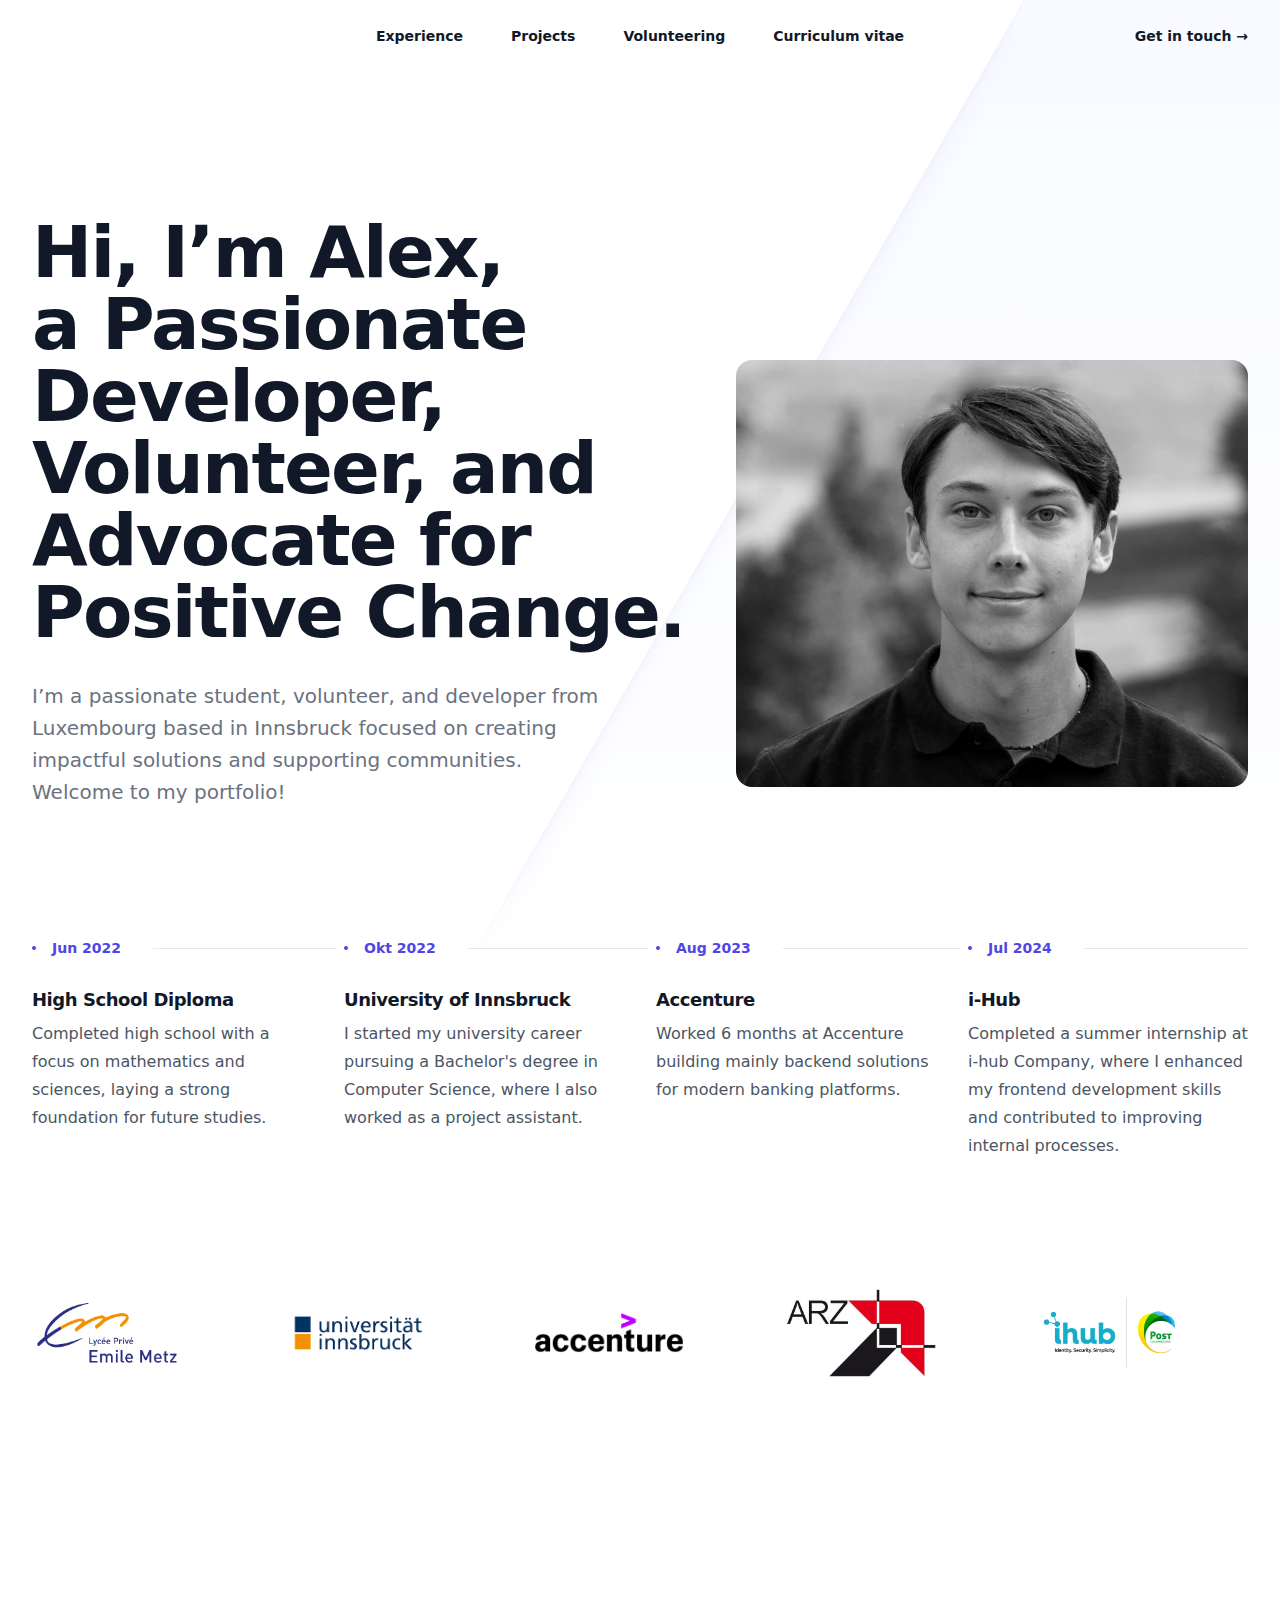
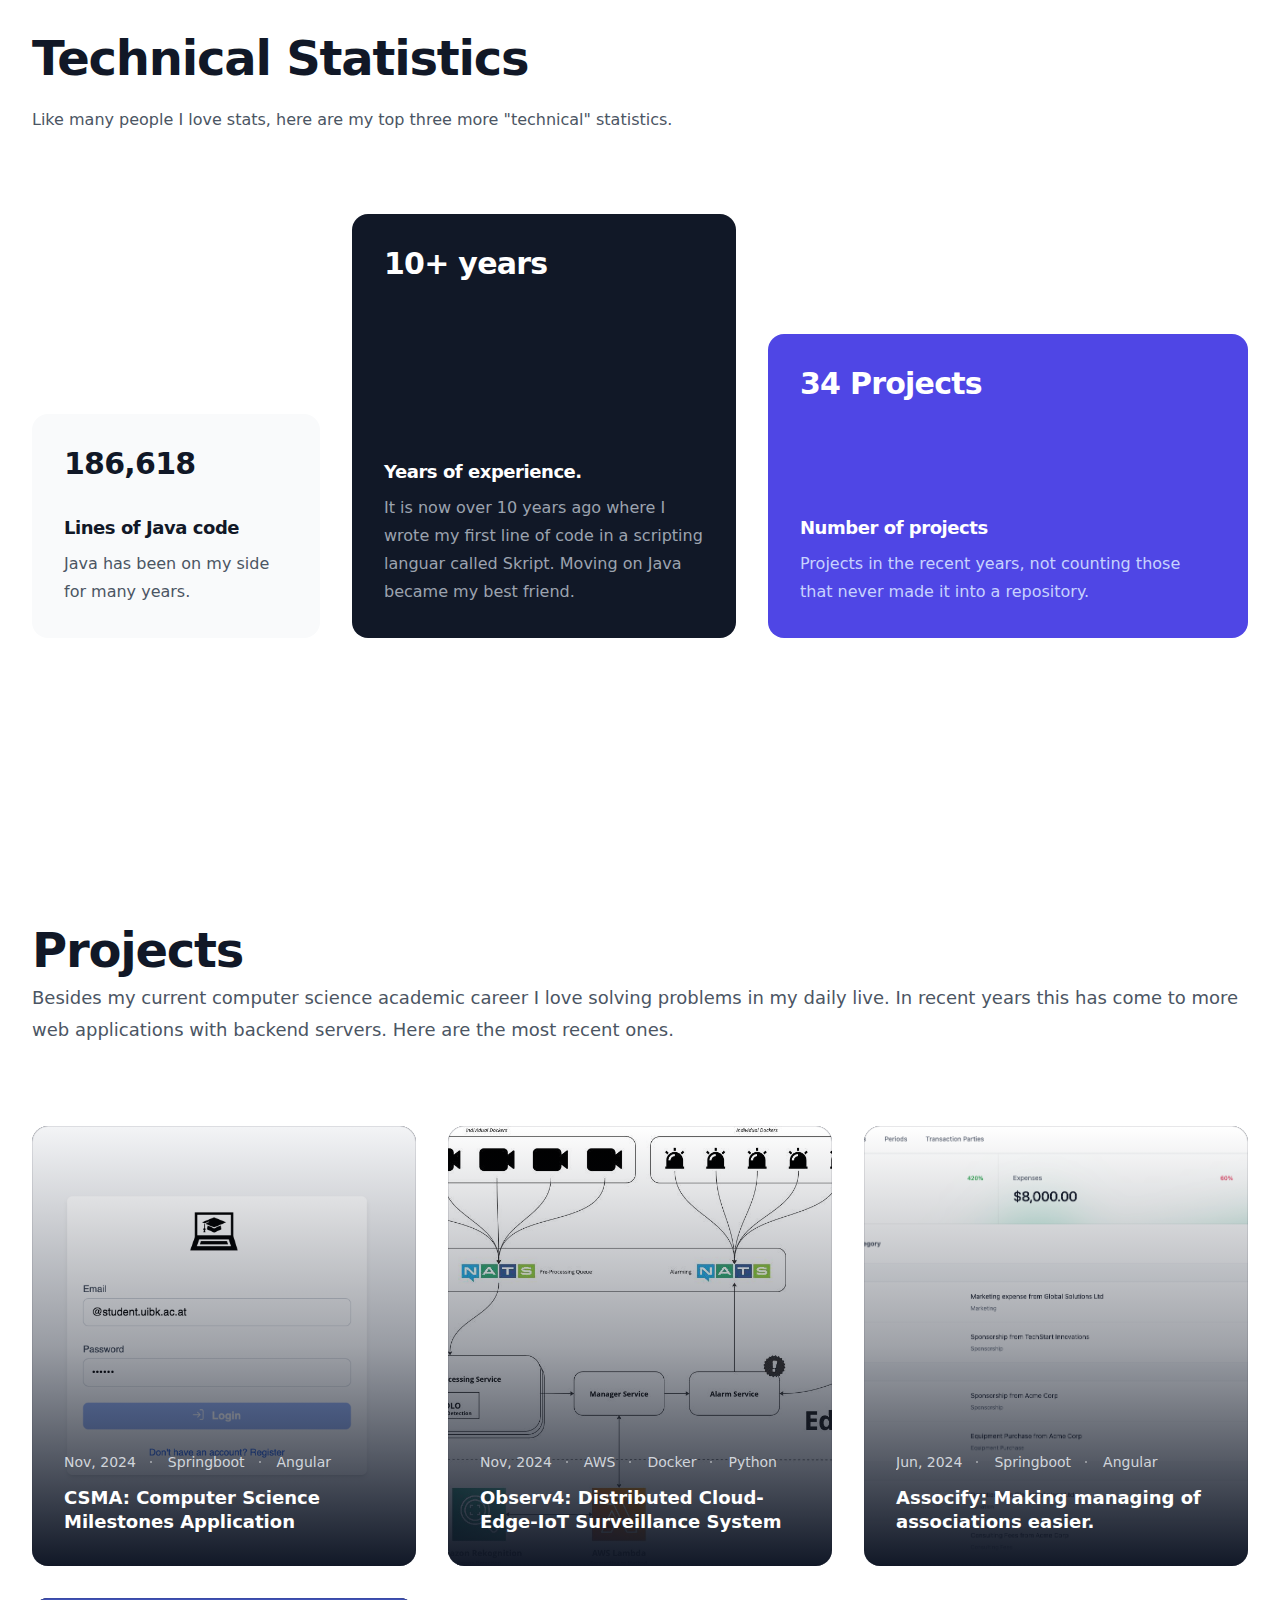
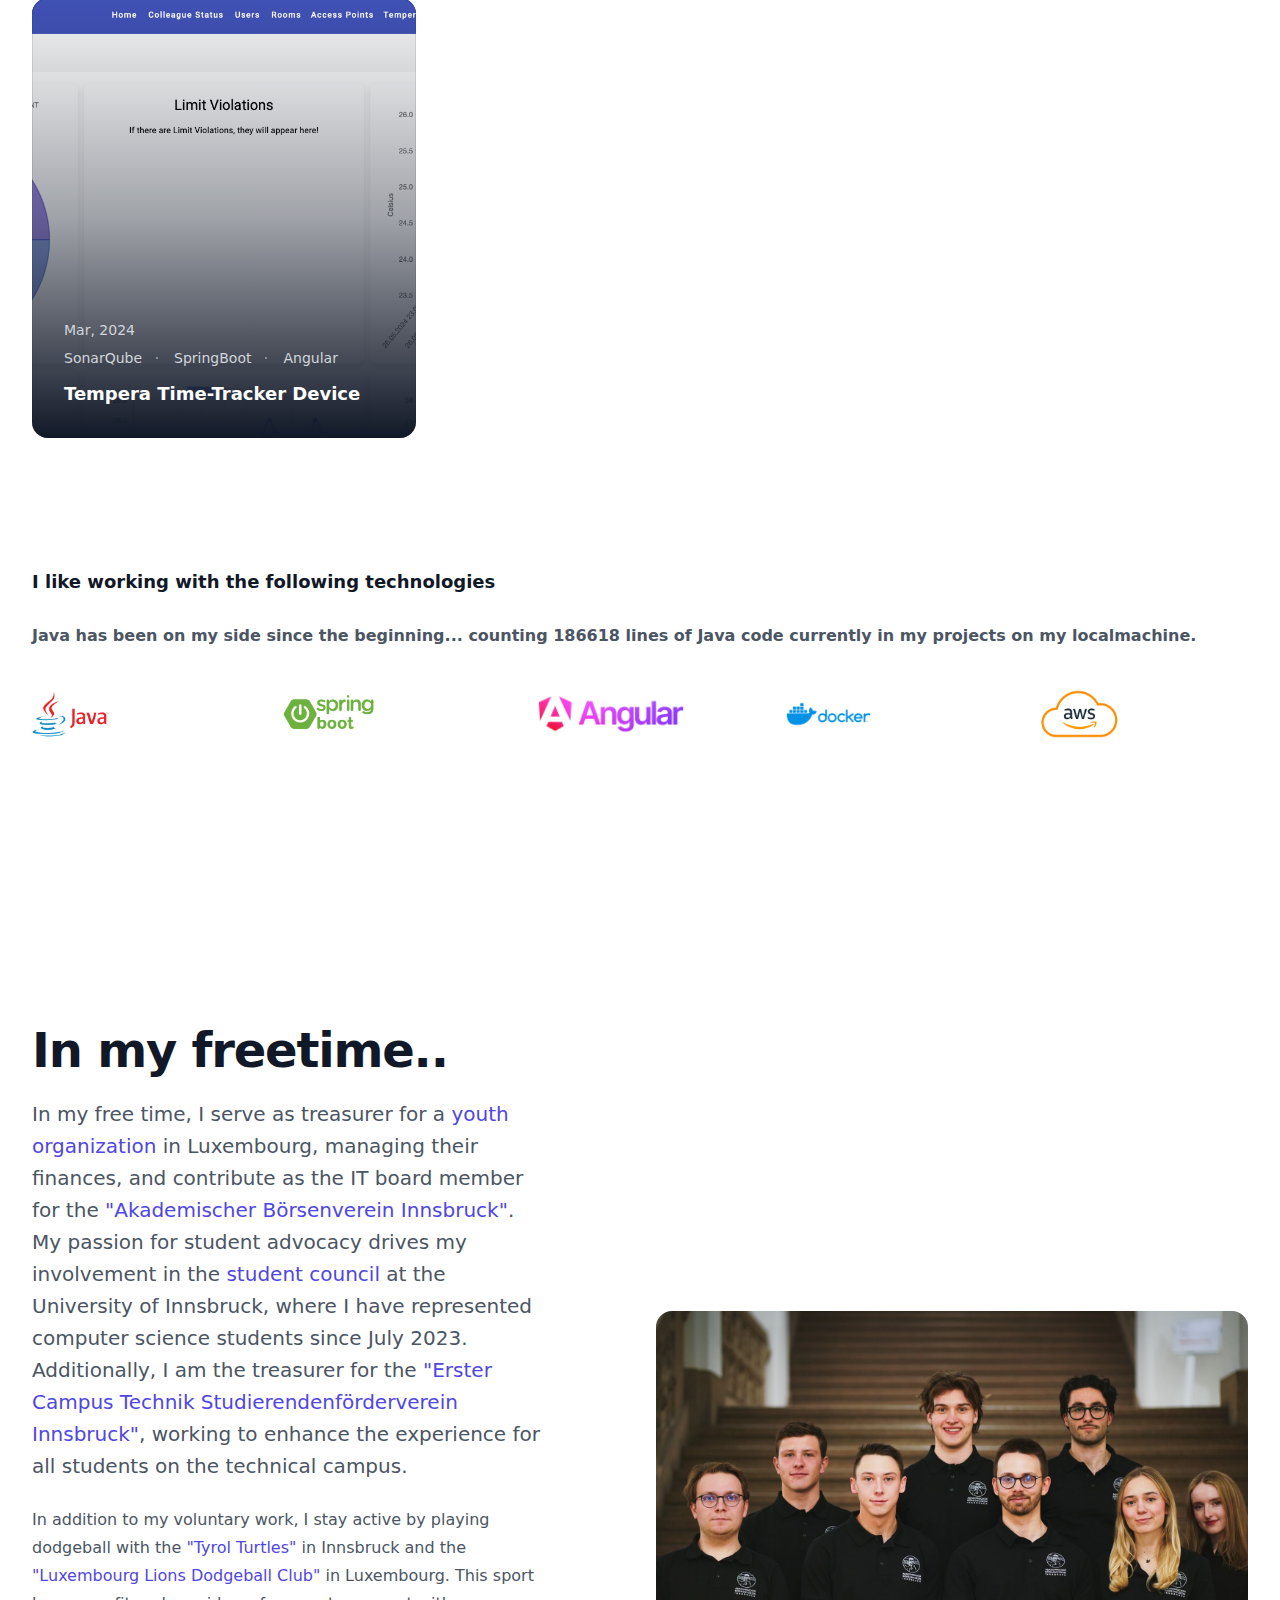
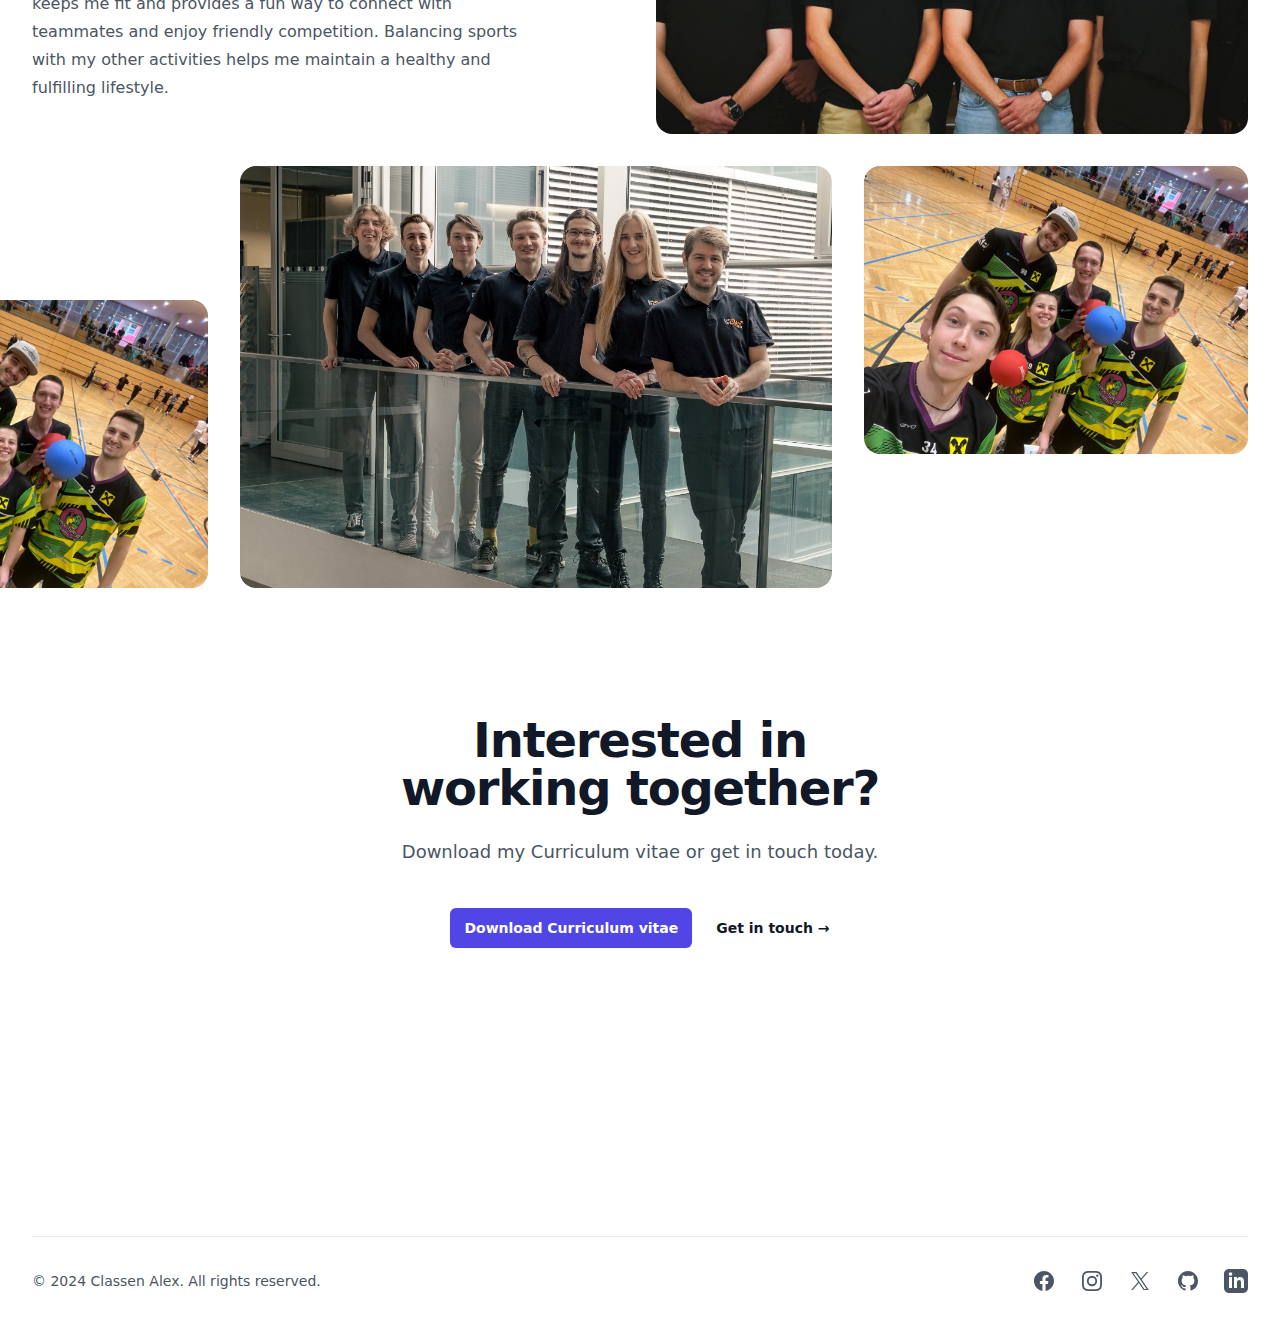
==== commit 15e7e612: "HotFix: Wrong Version" ====
--- a/src/index.html
+++ b/src/index.html
@@ -86,7 +86,7 @@
             <div id="mobile-menu" class="fixed inset-y-0 right-0 z-50 w-full max-w-sm hidden bg-white shadow-lg">
                 <div class="px-6 py-6">
                     <div class="flex items-center justify-between">
-                        <span class="text-lg font-semibold text-gray-900">Menu</span>
+                        <span class="text-lg font-semibold text-gray-900"></span>
                         <button id="mobile-menu-close" type="button"
                             class="-m-2.5 rounded-md p-2.5 text-gray-700 focus:outline-none">
                             <span class="sr-only">Close menu</span>
@@ -200,16 +200,16 @@
                 <div class="mx-auto max-w-7xl px-6 lg:px-8">
                     <div
                         class="mx-auto grid max-w-lg grid-cols-4 items-center gap-x-8 gap-y-12 sm:max-w-xl sm:grid-cols-6 sm:gap-x-10 sm:gap-y-14 lg:mx-0 lg:max-w-none lg:grid-cols-5">
-                        <img class="col-span-2 max-h-10 w-full object-contain lg:col-span-1"
-                            src="./images/logos/emilemetz.png" alt="Transistor" width="158" height="48">
-                        <img class="col-span-2 max-h-10 w-full object-contain lg:col-span-1"
-                            src="./images/logos/uibk.png" alt="Transistor" width="158" height="48">
-                        <img class="col-span-2 max-h-12 w-full object-contain lg:col-span-1"
-                            src="./images/logos/accenture.png" alt="Reform" width="158" height="48">
-                        <img class="col-span-2 max-h-12 w-full object-contain lg:col-span-1"
-                            src="./images/logos/arz.jpg" alt="Tuple" width="158" height="48">
-                        <img class="col-span-2 max-h-10 w-full object-contain sm:col-start-2 lg:col-span-1"
-                            src="./images/logos/ihub.jpg" alt="SavvyCal" width="158" height="48">
+                        <img class="col-span-2 max-h-24 w-auto object-contain lg:col-span-1"
+                            src="./images/logos/emilemetz.png" alt="Lycée Privé Emile Metz" width="150" height="60">
+                        <img class="col-span-2 max-h-24 w-auto object-contain lg:col-span-1"
+                            src="./images/logos/uibk.png" alt="University of Innsbruck" width="150" height="60">
+                        <img class="col-span-2 max-h-24 w-auto object-contain lg:col-span-1"
+                            src="./images/logos/accenture.png" alt="Accenture" width="150" height="60">
+                        <img class="col-span-2 max-h-24 w-auto object-contain lg:col-span-1"
+                            src="./images/logos/arz.jpg" alt="Allgemeines Rechenzentrum" width="150" height="60">
+                        <img class="col-span-2 max-h-24 w-auto object-contain sm:col-start-2 lg:col-span-1"
+                            src="./images/logos/ihub.jpg" alt="iHub" width="150" height="60">
                     </div>
                 </div>
             </div>
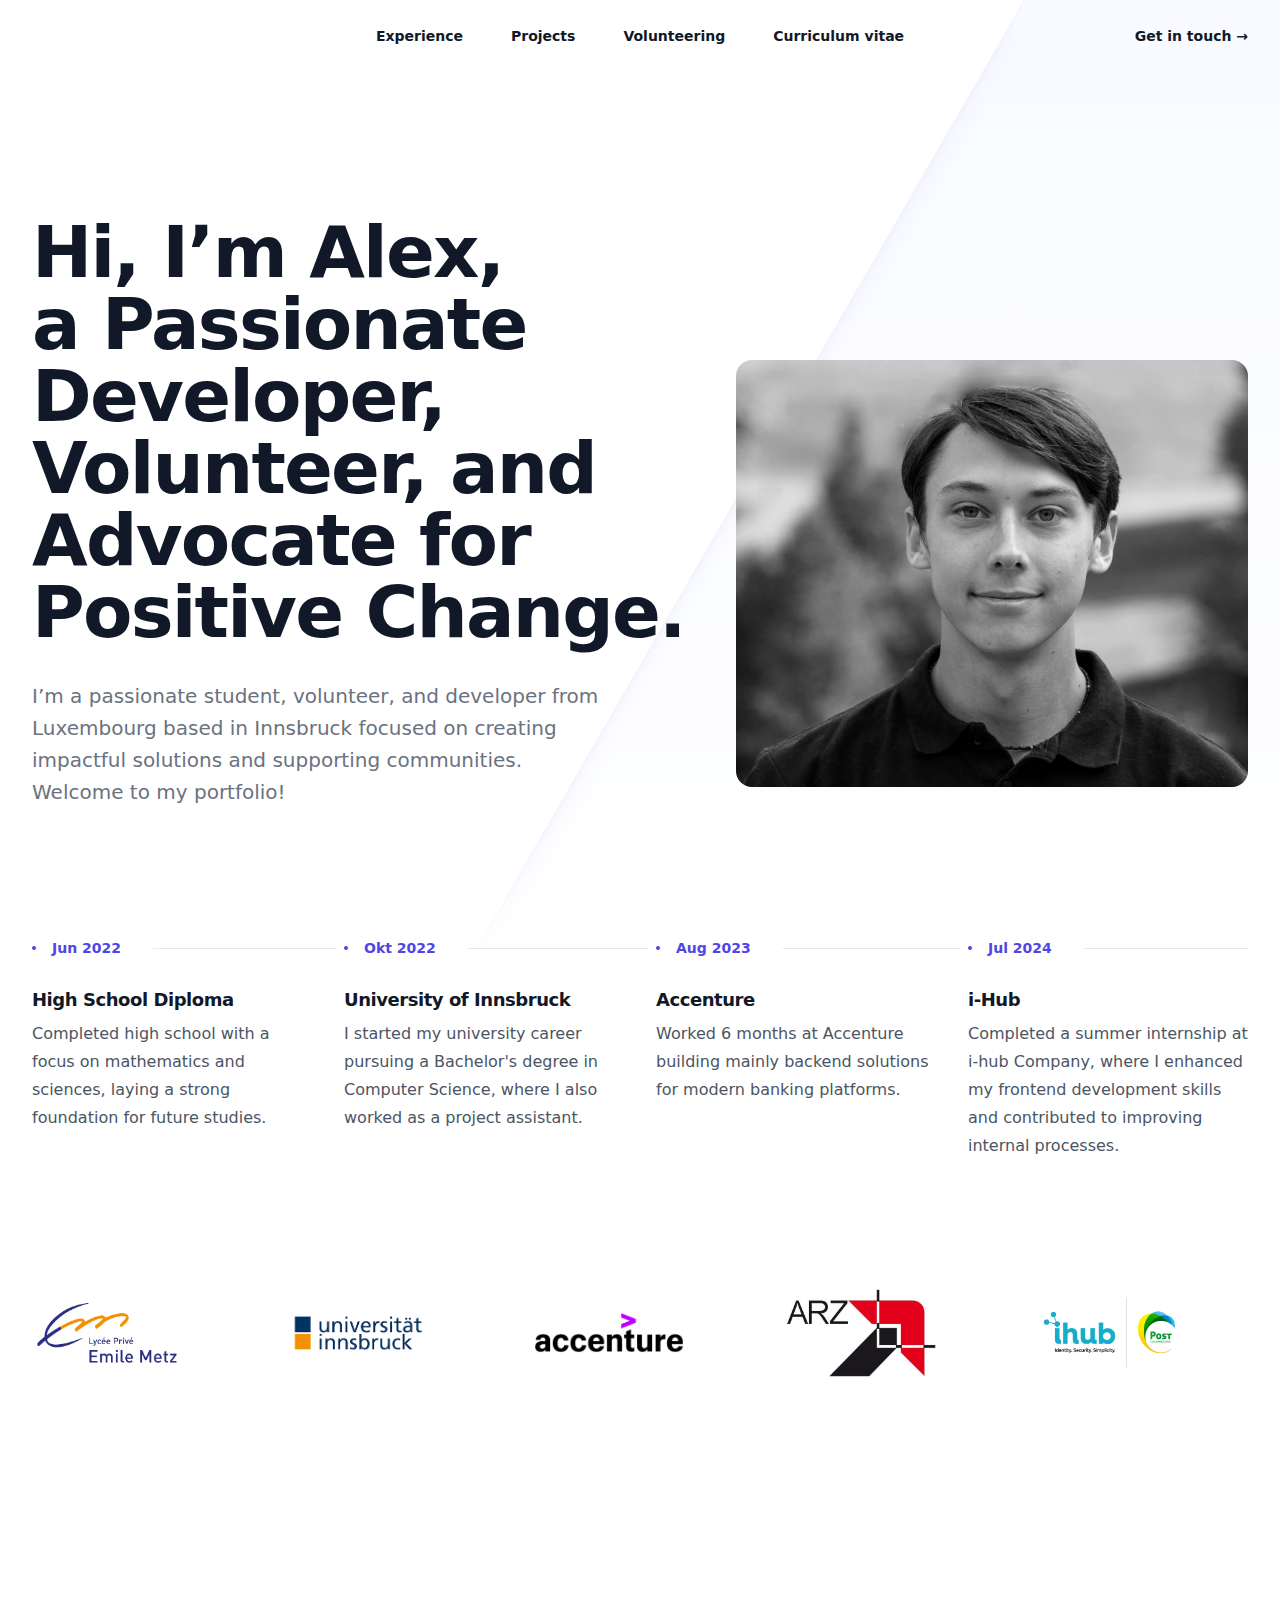
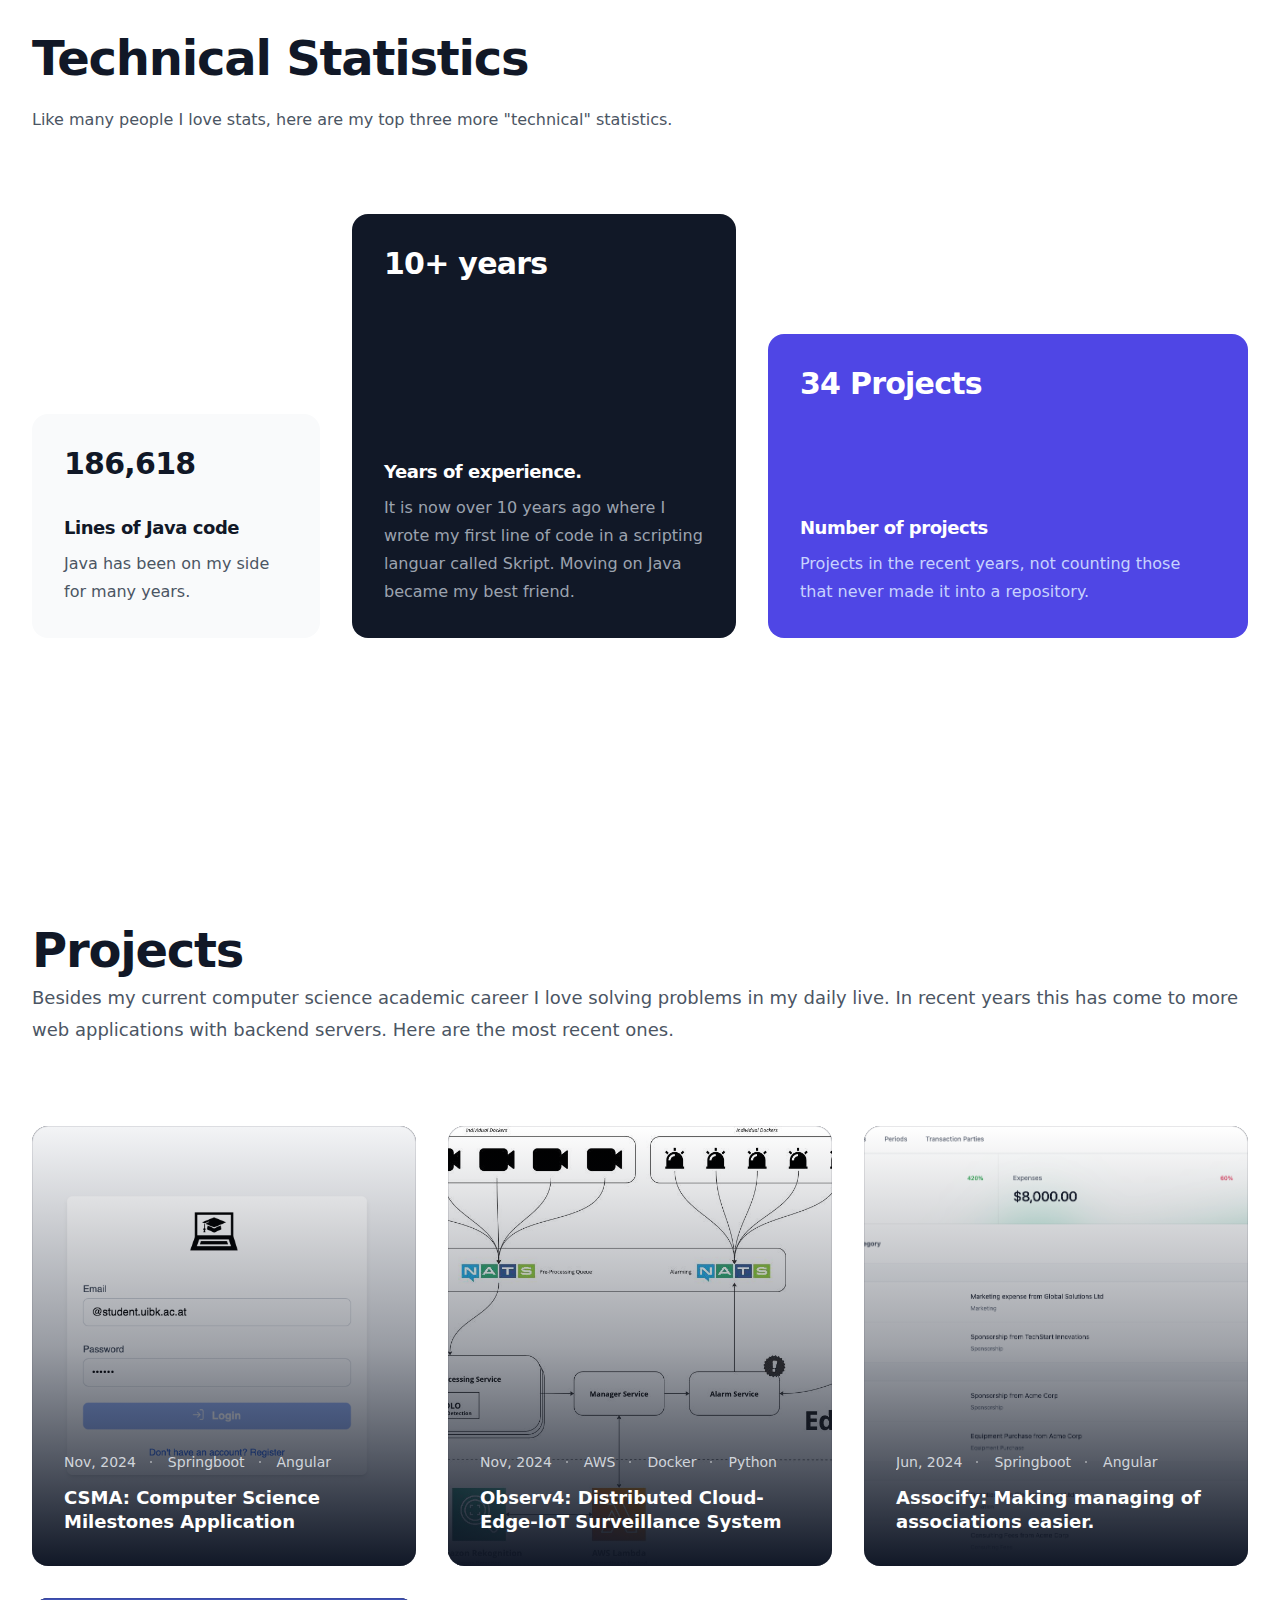
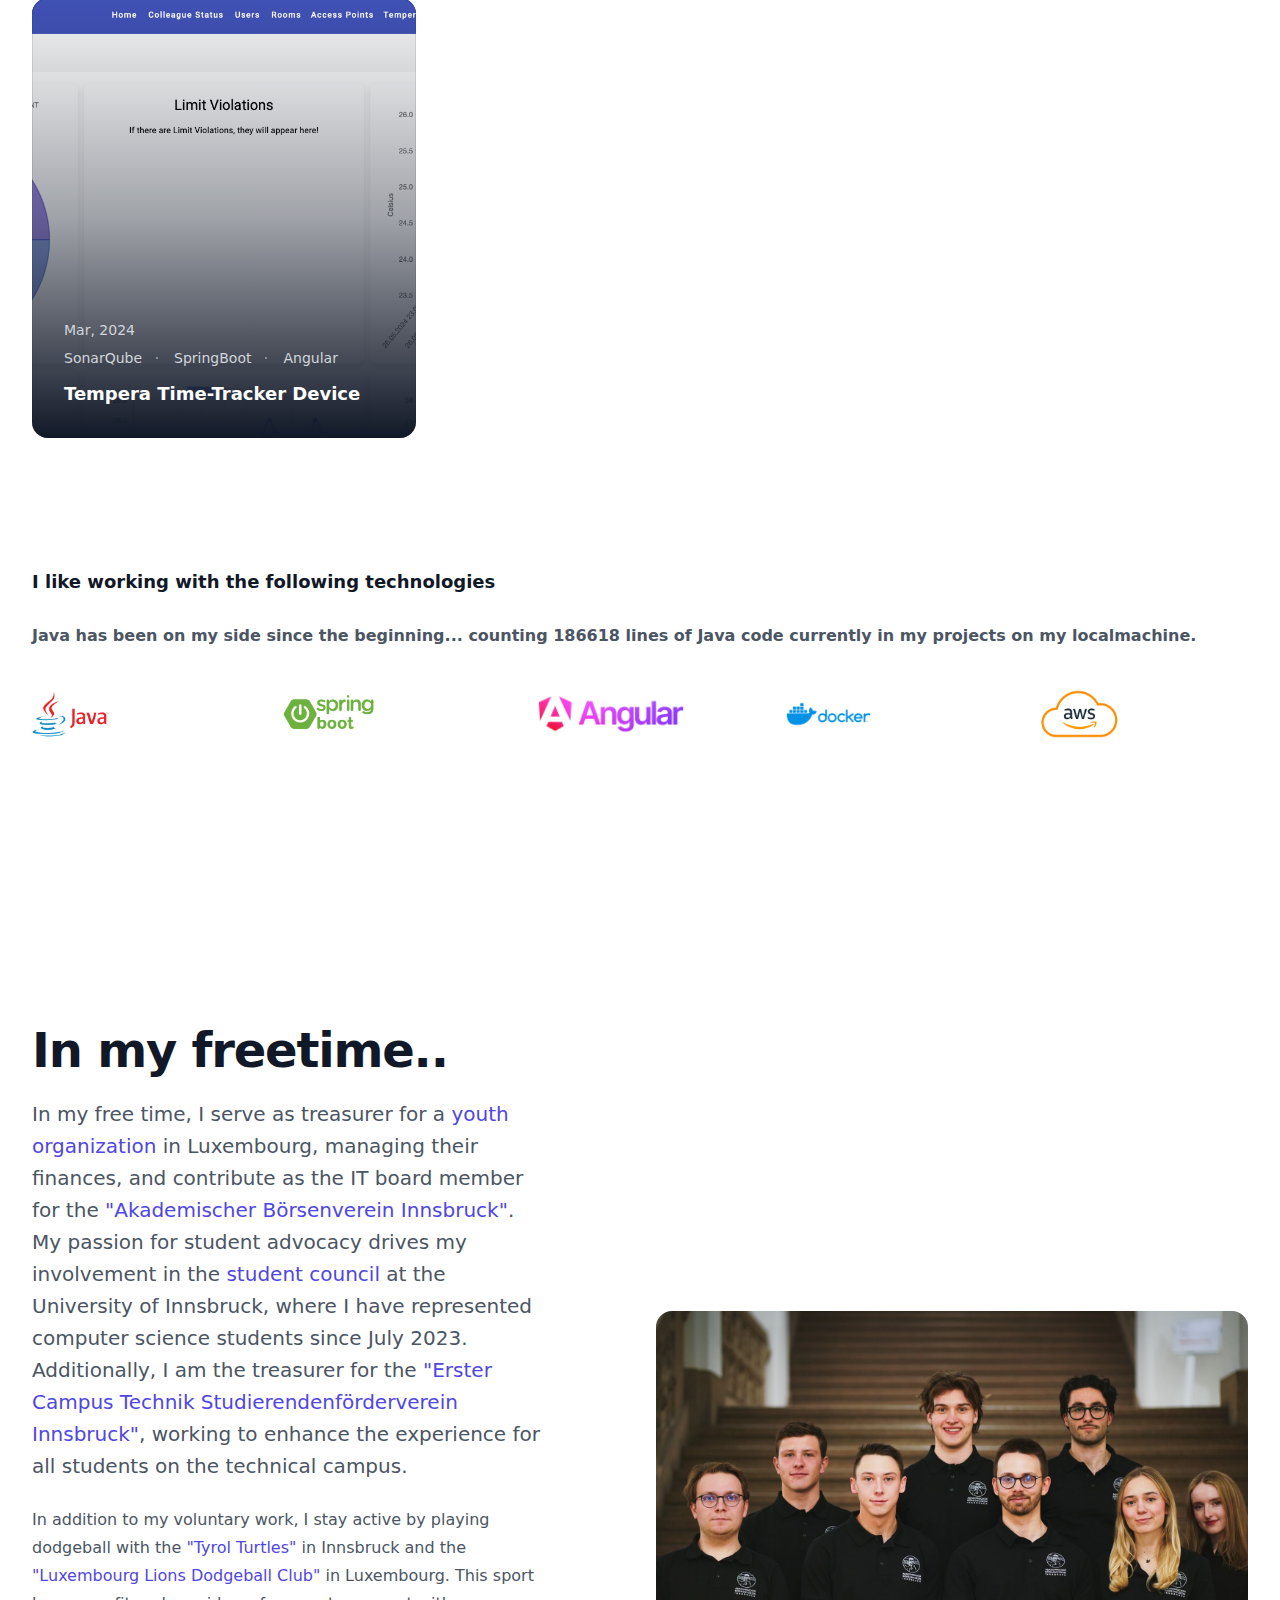
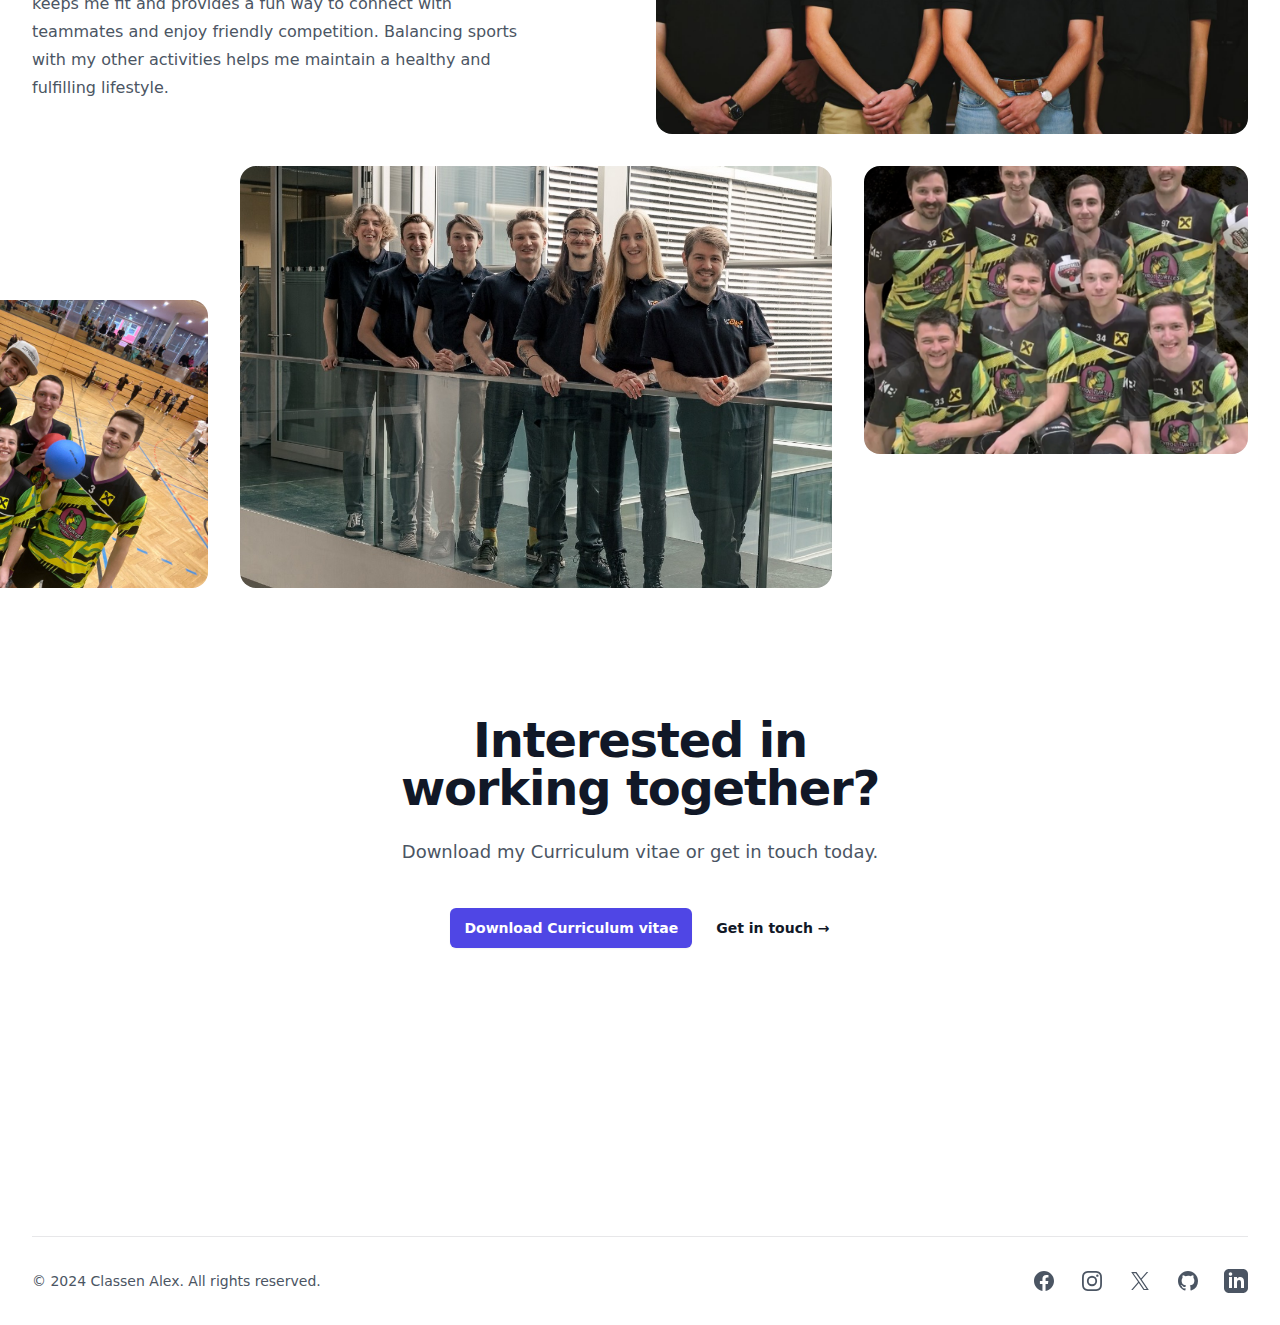
==== commit cdc9c54c: "Changed one Dodgeball Picture" ====
--- a/src/index.html
+++ b/src/index.html
@@ -457,7 +457,7 @@
                                         class="aspect-[7/5] w-[37rem] max-w-none flex-none rounded-2xl bg-gray-50 object-cover">
                                 </div>
                                 <div class="hidden sm:block sm:w-0 sm:flex-auto lg:w-auto lg:flex-none">
-                                    <img src="./images/dodgeball.jpeg" alt=""
+                                    <img src="./images/turtles_vienna.png" alt=""
                                         class="aspect-[4/3] w-[24rem] max-w-none rounded-2xl bg-gray-50 object-cover">
                                 </div>
                             </div>
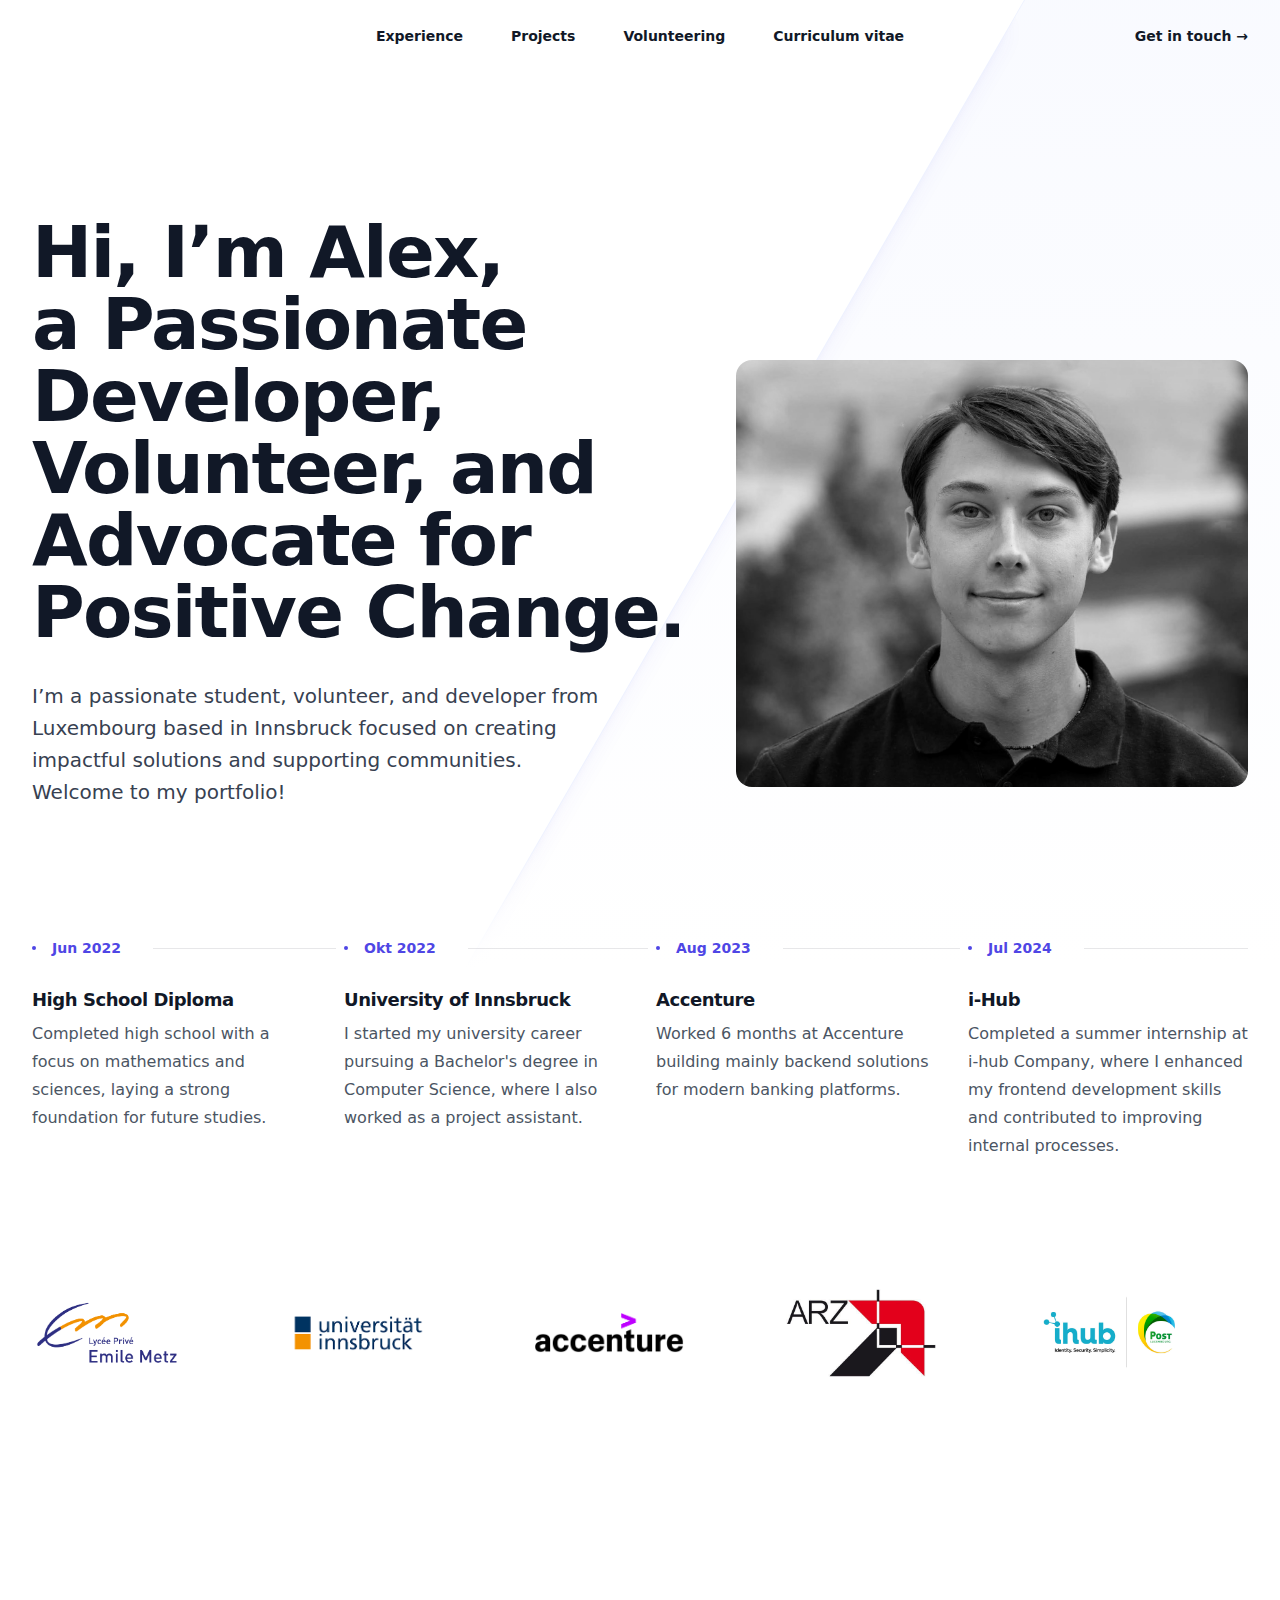
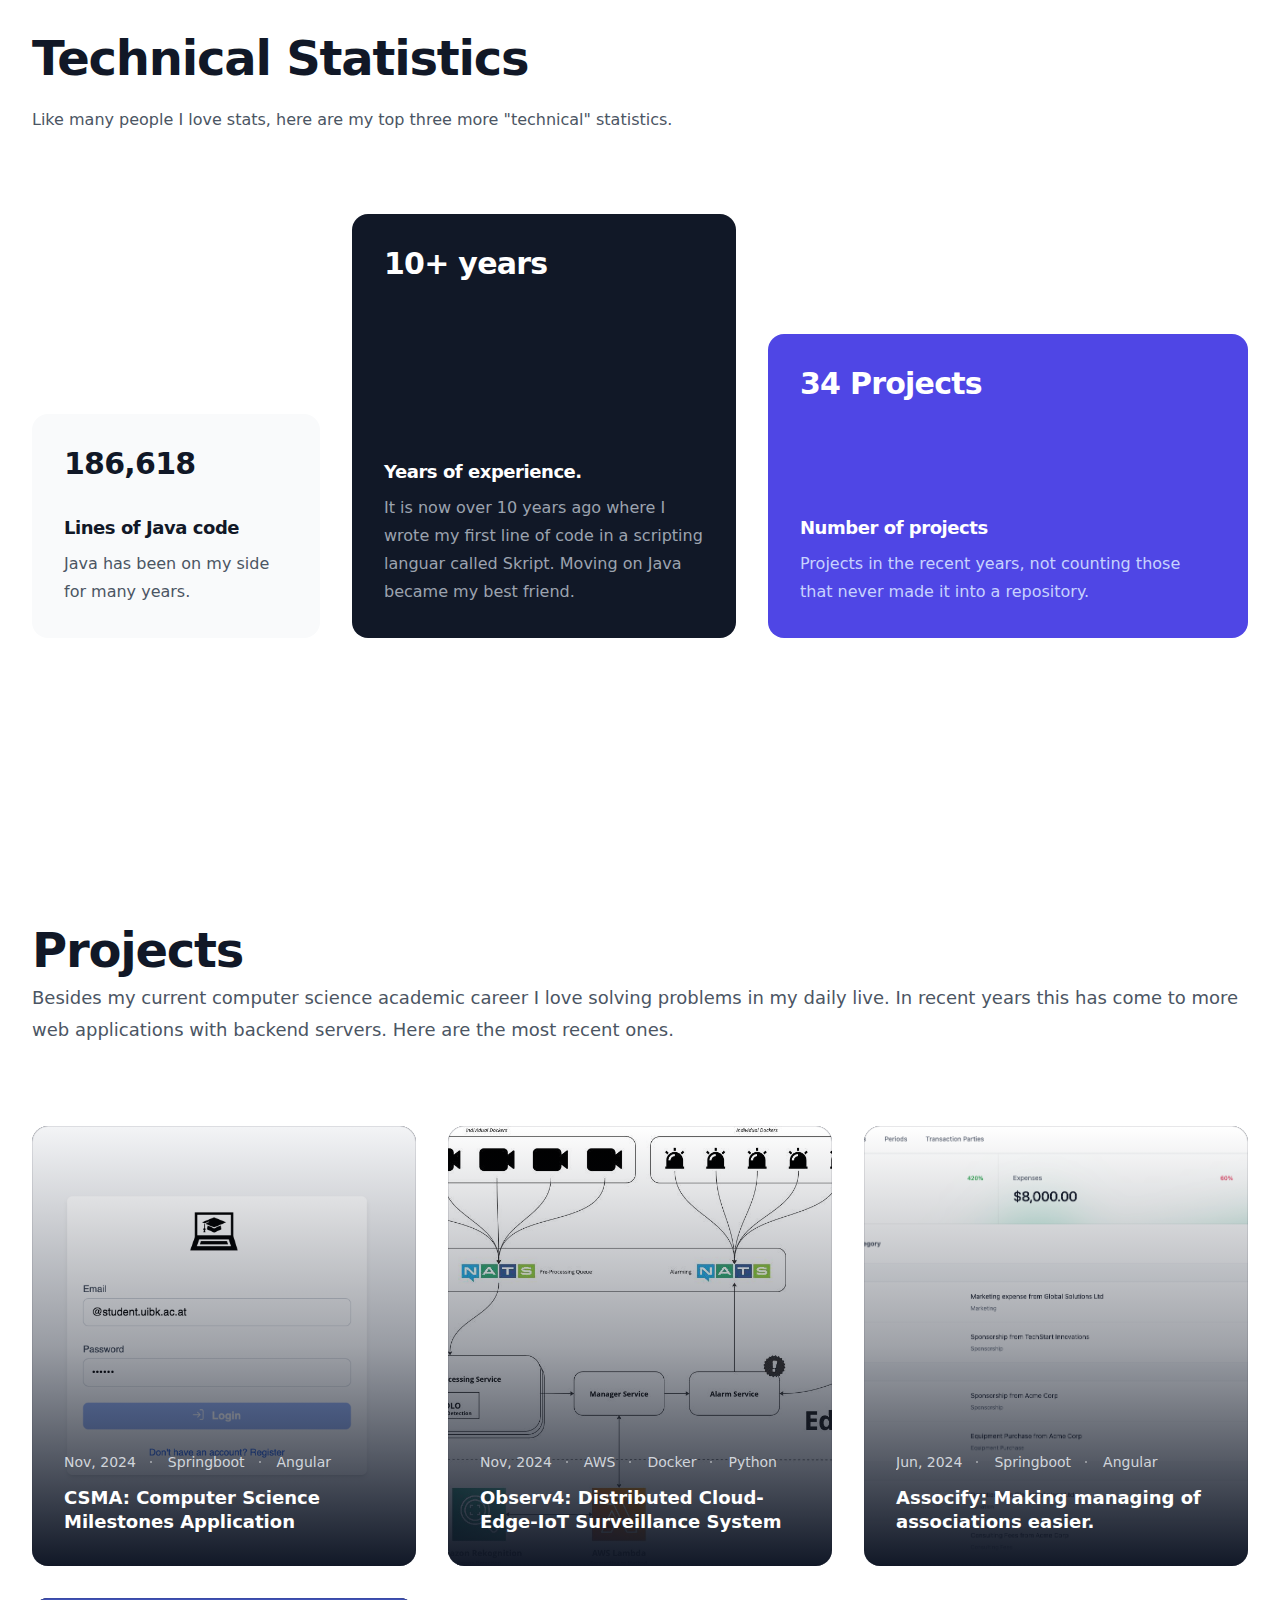
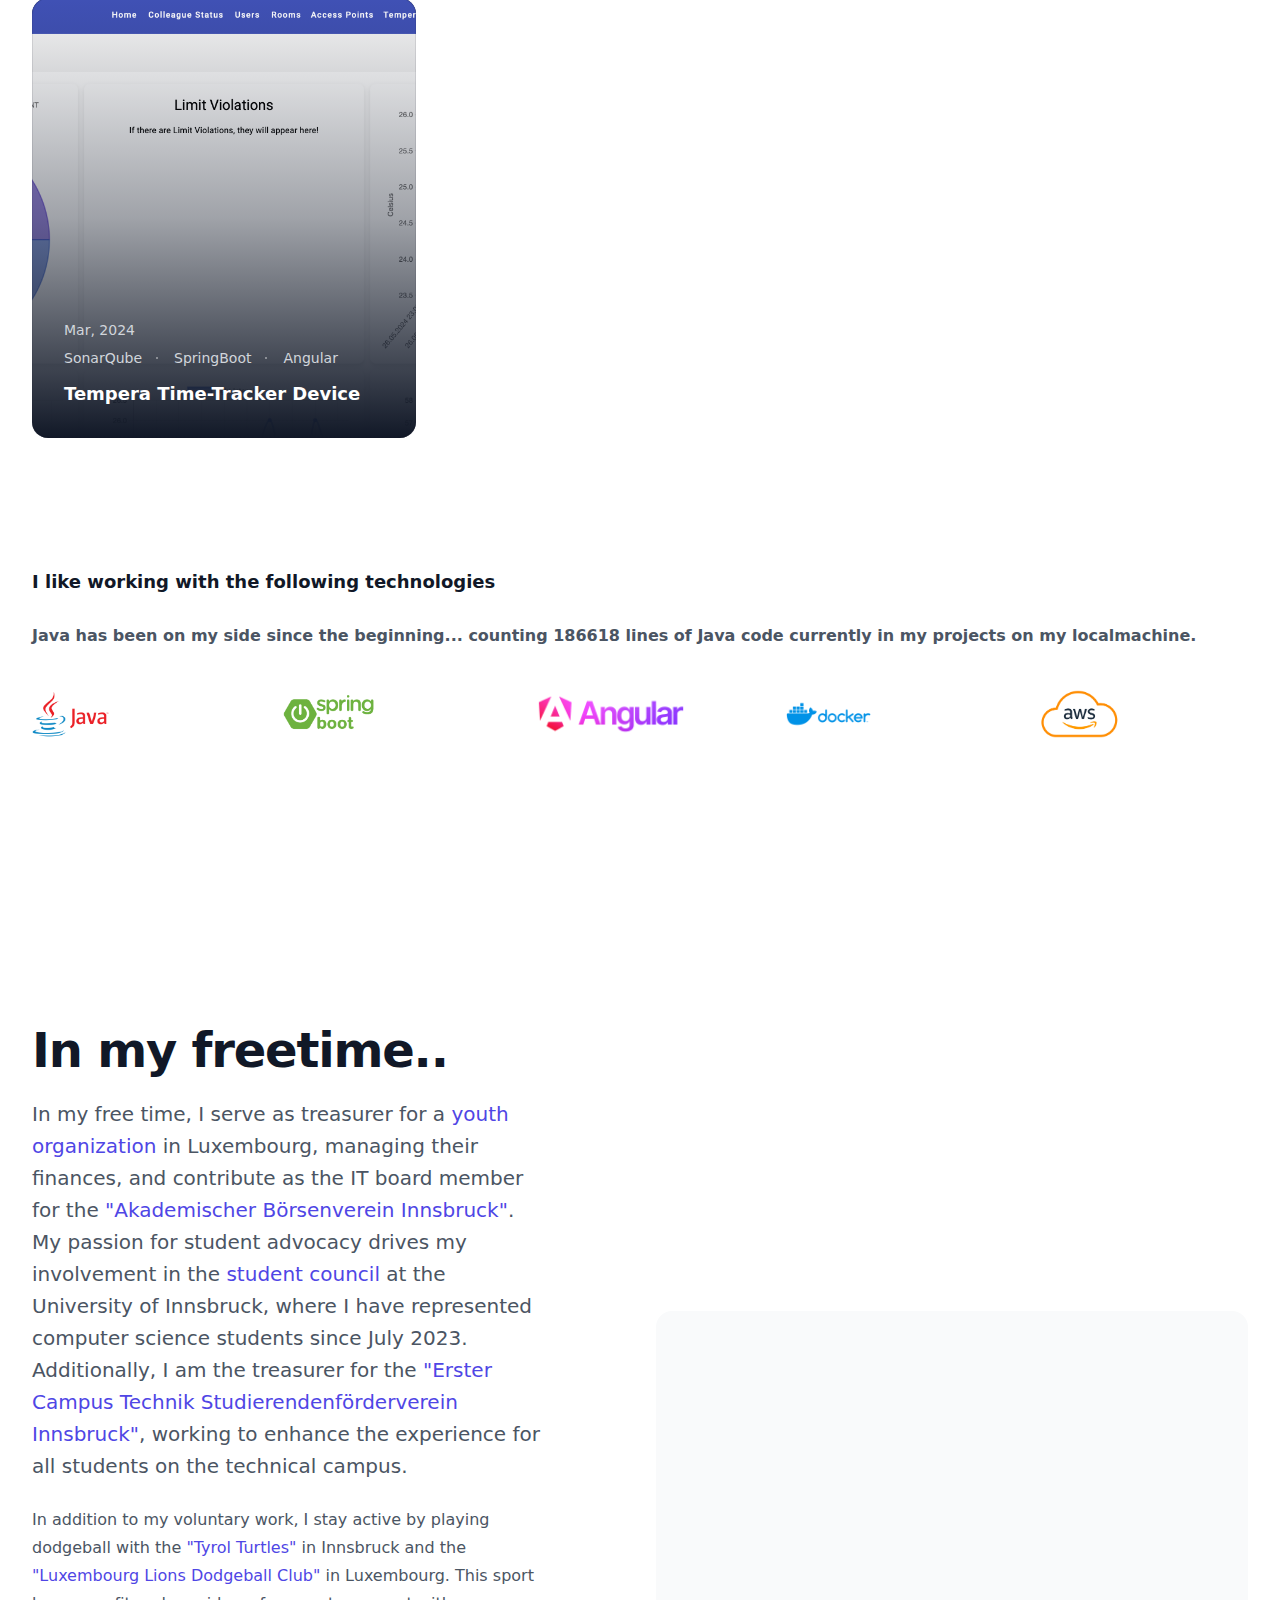
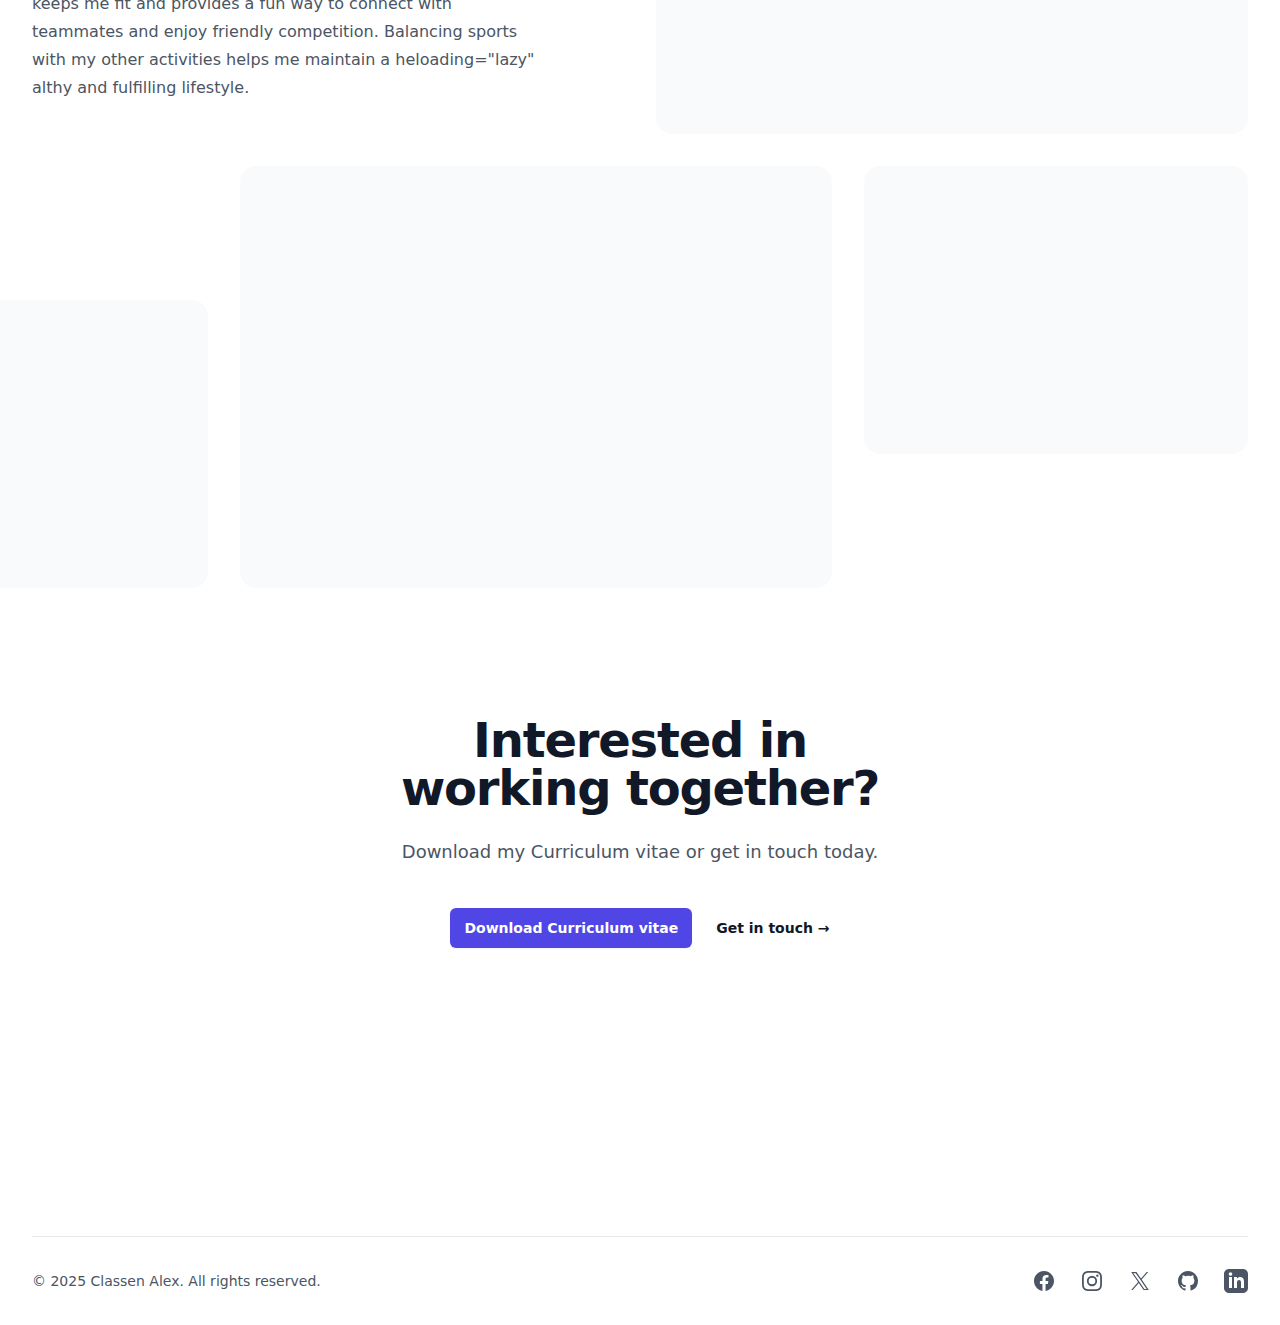
==== commit ed0df5ea: "Lazy Loading Images" ====
--- a/src/index.html
+++ b/src/index.html
@@ -1,46 +1,61 @@
 <!doctype html>
-<html>
+<html lang="en">
 
 <head>
     <meta charset="UTF-8">
     <meta name="viewport" content="width=device-width, initial-scale=1.0">
     <link href="./output.css" rel="stylesheet">
-    <title>Alex Classen</title>
+    <title>Alex Classen - Developer Portfolio</title>
+
+    <!-- Meta Description for SEO -->
+    <meta name="description" content="Welcome to Alex Classen's portfolio. Explore his journey as a developer, volunteer, and advocate for positive change. Learn about his projects, experience, and technical expertise.">
+
+    <!-- Keywords for SEO -->
+    <meta name="keywords" content="Alex Classen, portfolio, developer, software engineer, volunteer, projects, Luxembourg, Innsbruck">
+
+    <!-- Open Graph Meta Tags -->
+    <meta property="og:title" content="Alex Classen - Developer Portfolio">
+    <meta property="og:description" content="Discover Alex Classen's journey as a developer, volunteer, and advocate for positive change. Check out his projects and achievements.">
+    <meta property="og:image" content="./images/headshot.jpeg">
+    <meta property="og:url" content="https://classenalex.eu">
+    <meta property="og:type" content="website">
+
+    <!-- Twitter Card Meta Tags -->
+    <meta name="twitter:card" content="summary_large_image">
+    <meta name="twitter:title" content="Alex Classen - Developer Portfolio">
+    <meta name="twitter:description" content="Discover Alex Classen's journey as a developer, volunteer, and advocate for positive change. Check out his projects and achievements.">
+    <meta name="twitter:image" content="./images/headshot.jpeg">
+
+    <!-- Schema.org Structured Data -->
+    <script type="application/ld+json">
+    {
+        "@context": "https://schema.org",
+        "@type": "Person",
+        "name": "Alex Classen",
+        "url": "https://classenalex.eu",
+        "image": "./images/headshot.jpeg",
+        "jobTitle": "Software Developer",
+        "address": {
+            "@type": "PostalAddress",
+            "addressLocality": "Innsbruck",
+            "addressCountry": "Austria"
+        },
+        "sameAs": [
+            "https://github.com/AlexClassen",
+            "https://www.linkedin.com/in/classenalex/",
+            "https://www.instagram.com/alex_classen/"
+        ]
+    }
+    </script>
+
     <link rel="icon" href="./images/favicon.ico" type="image/x-icon">
 
     <script async src="https://www.googletagmanager.com/gtag/js?id=G-VV2EW4JW75"></script>
     <script>
         window.dataLayer = window.dataLayer || [];
-        function gtag(){dataLayer.push(arguments);}
+        function gtag() { dataLayer.push(arguments); }
         gtag('js', new Date());
-
         gtag('config', 'G-VV2EW4JW75');
-    </script>
-
-    <script>
-        document.addEventListener("DOMContentLoaded", function () {
-            const menuButton = document.getElementById("mobile-menu-button");
-            const closeButton = document.getElementById("mobile-menu-close");
-            const mobileMenu = document.getElementById("mobile-menu");
-            const overlay = document.getElementById("menu-overlay");
-            const menuLinks = document.querySelectorAll("#mobile-menu a");
-
-            function toggleMenu() {
-                const isOpen = !mobileMenu.classList.contains("hidden");
-                mobileMenu.classList.toggle("hidden", isOpen);
-                overlay.classList.toggle("hidden", isOpen);
-                menuButton.setAttribute("aria-expanded", !isOpen);
-            }
-
-            menuButton.addEventListener("click", toggleMenu);
-            closeButton.addEventListener("click", toggleMenu);
-            overlay.addEventListener("click", toggleMenu);
-
-            // Close menu when a link is clicked
-            menuLinks.forEach(link => {
-                link.addEventListener("click", toggleMenu);
-            });
-        });
     </script>
 
 </head>
@@ -129,9 +144,9 @@
                         <h1
                             class="max-w-2xl text-balance text-5xl font-semibold tracking-tight text-gray-900 sm:text-7xl lg:col-span-2 xl:col-auto">Hi, I’m Alex, a Passionate Developer, Volunteer, and Advocate for Positive Change.                        </h1>
                         <div class="mt-6 max-w-xl lg:mt-0 xl:col-end-1 xl:row-start-1">
-                            <p class="text-pretty text-lg font-medium text-gray-500 sm:text-xl/8">I’m a passionate student, volunteer, and developer from Luxembourg based in Innsbruck focused on creating impactful solutions and supporting communities. Welcome to my portfolio!</p>
-                        </div>
-                        <img src="./images/headshot.jpeg" alt=""
+                            <p class="text-pretty text-lg font-medium text-gray-700 sm:text-xl/8">I’m a passionate student, volunteer, and developer from Luxembourg based in Innsbruck focused on creating impactful solutions and supporting communities. Welcome to my portfolio!</p>
+                        </div>
+                        <img src="./images/headshot.jpeg" loading="lazy" alt="Alex Classen headshot"
                             class="mt-10 aspect-[6/5] w-full max-w-lg rounded-2xl object-cover sm:mt-16 lg:mt-0 lg:max-w-none xl:row-span-2 xl:row-end-2 xl:mt-36">
                     </div>
                 </div>
@@ -201,15 +216,15 @@
                     <div
                         class="mx-auto grid max-w-lg grid-cols-4 items-center gap-x-8 gap-y-12 sm:max-w-xl sm:grid-cols-6 sm:gap-x-10 sm:gap-y-14 lg:mx-0 lg:max-w-none lg:grid-cols-5">
                         <img class="col-span-2 max-h-24 w-auto object-contain lg:col-span-1"
-                            src="./images/logos/emilemetz.png" alt="Lycée Privé Emile Metz" width="150" height="60">
+                            src="./images/logos/emilemetz.png" loading="lazy" alt="Lycée Privé Emile Metz" width="150" height="60">
                         <img class="col-span-2 max-h-24 w-auto object-contain lg:col-span-1"
-                            src="./images/logos/uibk.png" alt="University of Innsbruck" width="150" height="60">
+                            src="./images/logos/uibk.png" loading="lazy" alt="University of Innsbruck" width="150" height="60">
                         <img class="col-span-2 max-h-24 w-auto object-contain lg:col-span-1"
-                            src="./images/logos/accenture.png" alt="Accenture" width="150" height="60">
+                            src="./images/logos/accenture.png" loading="lazy" alt="Accenture" width="150" height="60">
                         <img class="col-span-2 max-h-24 w-auto object-contain lg:col-span-1"
-                            src="./images/logos/arz.jpg" alt="Allgemeines Rechenzentrum" width="150" height="60">
+                            src="./images/logos/arz.jpg" loading="lazy" alt="Allgemeines Rechenzentrum" width="150" height="60">
                         <img class="col-span-2 max-h-24 w-auto object-contain sm:col-start-2 lg:col-span-1"
-                            src="./images/logos/ihub.jpg" alt="iHub" width="150" height="60">
+                            src="./images/logos/ihub.jpg" loading="lazy" alt="iHub" width="150" height="60">
                     </div>
                 </div>
             </div>
@@ -262,7 +277,7 @@
                     class="mx-auto mt-16 grid max-w-2xl auto-rows-fr grid-cols-1 gap-8 sm:mt-20 lg:mx-0 lg:max-w-none lg:grid-cols-3">
                     <article
                         class="relative isolate flex flex-col justify-end overflow-hidden rounded-2xl bg-gray-900 px-8 pb-8 pt-80 sm:pt-48 lg:pt-80">
-                        <img src="./images/projects/csma.png" alt=""
+                        <img src="./images/projects/csma.png" loading="lazy" alt=""
                             class="absolute inset-0 -z-10 size-full object-cover">
                         <div class="absolute inset-0 -z-10 bg-gradient-to-t from-gray-900 via-gray-900/40"></div>
                         <div class="absolute inset-0 -z-10 rounded-2xl ring-1 ring-inset ring-gray-900/10"></div>
@@ -293,7 +308,7 @@
                     </article>
                     <article
                         class="relative isolate flex flex-col justify-end overflow-hidden rounded-2xl bg-gray-900 px-8 pb-8 pt-80 sm:pt-48 lg:pt-80">
-                        <img src="./images/projects/observ4.jpeg" alt=""
+                        <img src="./images/projects/observ4.jpeg" loading="lazy" alt=""
                             class="absolute inset-0 -z-10 size-full object-cover">
                         <div class="absolute inset-0 -z-10 bg-gradient-to-t from-gray-900 via-gray-900/40"></div>
                         <div class="absolute inset-0 -z-10 rounded-2xl ring-1 ring-inset ring-gray-900/10"></div>
@@ -330,7 +345,7 @@
                     </article>
                     <article
                         class="relative isolate flex flex-col justify-end overflow-hidden rounded-2xl bg-gray-900 px-8 pb-8 pt-80 sm:pt-48 lg:pt-80">
-                        <img src="./images/projects/assocify.png" alt=""
+                        <img src="./images/projects/assocify.png" loading="lazy" alt=""
                             class="absolute inset-0 -z-10 size-full object-cover">
                         <div class="absolute inset-0 -z-10 bg-gradient-to-t from-gray-900 via-gray-900/40"></div>
                         <div class="absolute inset-0 -z-10 rounded-2xl ring-1 ring-inset ring-gray-900/10"></div>
@@ -361,7 +376,7 @@
                     </article>
                     <article
                         class="relative isolate flex flex-col justify-end overflow-hidden rounded-2xl bg-gray-900 px-8 pb-8 pt-80 sm:pt-48 lg:pt-80">
-                        <img src="./images/projects/tempera.png" alt=""
+                        <img src="./images/projects/tempera.png" loading="lazy" alt=""
                             class="absolute inset-0 -z-10 size-full object-cover">
                         <div class="absolute inset-0 -z-10 bg-gradient-to-t from-gray-900 via-gray-900/40"></div>
                         <div class="absolute inset-0 -z-10 rounded-2xl ring-1 ring-inset ring-gray-900/10"></div>
@@ -408,15 +423,15 @@
                         <div
                             class="mx-auto mt-10 grid grid-cols-4 items-start gap-x-8 gap-y-10 sm:grid-cols-6 sm:gap-x-10 lg:mx-0 lg:grid-cols-5">
                             <img class="col-span-2 max-h-12 w-full object-contain object-left lg:col-span-1"
-                                src="./images/techstack/java.png" alt="Transistor" width="158" height="48">
+                                src="./images/techstack/java.png" loading="lazy" alt="Transistor" width="158" height="48">
                             <img class="col-span-2 max-h-12 w-full object-contain object-left lg:col-span-1"
-                                src="./images/techstack/spring-boot.png" alt="Reform" width="158" height="48">
+                                src="./images/techstack/spring-boot.png" loading="lazy" alt="Reform" width="158" height="48">
                             <img class="col-span-2 max-h-12 w-full object-contain object-left lg:col-span-1"
-                                src="./images/techstack/angular.png" alt="Reform" width="158" height="48">
+                                src="./images/techstack/angular.png" loading="lazy" alt="Reform" width="158" height="48">
                             <img class="col-span-2 max-h-12 w-full object-contain object-left lg:col-span-1"
-                                src="./images/techstack/docker.png" alt="Reform" width="158" height="48">
+                                src="./images/techstack/docker.png" loading="lazy" alt="Reform" width="158" height="48">
                             <img class="col-span-2 max-h-12 w-full object-contain object-left lg:col-span-1"
-                                src="./images/techstack/aws.png" alt="Reform" width="158" height="48">
+                                src="./images/techstack/aws.png" loading="lazy" alt="Reform" width="158" height="48">
                         </div>
                     </div>
                 </div>
@@ -438,26 +453,26 @@
                                 <p class="mt-6 text-base/7 text-gray-600">
                                     In addition to my voluntary work, I stay active by playing dodgeball with the 
                                     <a href="https://tyrol-turtles.at/" class="text-indigo-600 hover:underline">"Tyrol Turtles"</a> in Innsbruck and the 
-                                    <a href="https://dodgeball.lu" class="text-indigo-600 hover:underline">"Luxembourg Lions Dodgeball Club"</a> in Luxembourg. This sport keeps me fit and provides a fun way to connect with teammates and enjoy friendly competition. Balancing sports with my other activities helps me maintain a healthy and fulfilling lifestyle.
+                                    <a href="https://dodgeball.lu" class="text-indigo-600 hover:underline">"Luxembourg Lions Dodgeball Club"</a> in Luxembourg. This sport keeps me fit and provides a fun way to connect with teammates and enjoy friendly competition. Balancing sports with my other activities helps me maintain a heloading="lazy" althy and fulfilling lifestyle.
                                 </p>
                             </div>
                         <div class="flex flex-wrap items-start justify-end gap-6 sm:gap-8 lg:contents">
                             <div class="w-0 flex-auto lg:ml-auto lg:w-auto lg:flex-none lg:self-end">
-                                <img src="./images/abvi.jpeg" alt=""
+                                <img src="./images/abvi.jpeg" loading="lazy" alt="Akademischer Börsenverein Innsbruck"
                                     class="aspect-[7/5] w-[37rem] max-w-none rounded-2xl bg-gray-50 object-cover">
                             </div>
                             <div
                                 class="contents lg:col-span-2 lg:col-end-2 lg:ml-auto lg:flex lg:w-[37rem] lg:items-start lg:justify-end lg:gap-x-8">
                                 <div class="order-first flex w-64 flex-none justify-end self-end lg:w-auto">
-                                    <img src="./images/dodgeball.jpeg" alt=""
+                                    <img src="./images/dodgeball.jpeg" loading="lazy" alt="Dodgeball Tyrol Turtles Dodgeball Luxembourg Lions"
                                         class="aspect-[4/3] w-[24rem] max-w-none flex-none rounded-2xl bg-gray-50 object-cover">
                                 </div>
                                 <div class="flex w-96 flex-auto justify-end lg:w-auto lg:flex-none">
-                                    <img src="./images/stv.jpeg" alt=""
+                                    <img src="./images/stv.jpeg" loading="lazy" alt="Studienvertretung Informatik"
                                         class="aspect-[7/5] w-[37rem] max-w-none flex-none rounded-2xl bg-gray-50 object-cover">
                                 </div>
                                 <div class="hidden sm:block sm:w-0 sm:flex-auto lg:w-auto lg:flex-none">
-                                    <img src="./images/turtles_vienna.png" alt=""
+                                    <img src="./images/turtles_vienna.png" loading="lazy" alt="Dodgeball Tyrol Turtles"
                                         class="aspect-[4/3] w-[24rem] max-w-none rounded-2xl bg-gray-50 object-cover">
                                 </div>
                             </div>
@@ -534,7 +549,7 @@
                 </svg>
             </a>
         </div>
-        <p class="mt-8 text-sm/6 text-gray-600 md:order-1 md:mt-0">&copy; 2024 Classen Alex. All rights
+        <p class="mt-8 text-sm/6 text-gray-600 md:order-1 md:mt-0">&copy; 2025 Classen Alex. All rights
             reserved.</p>
     </div>
 </footer>
